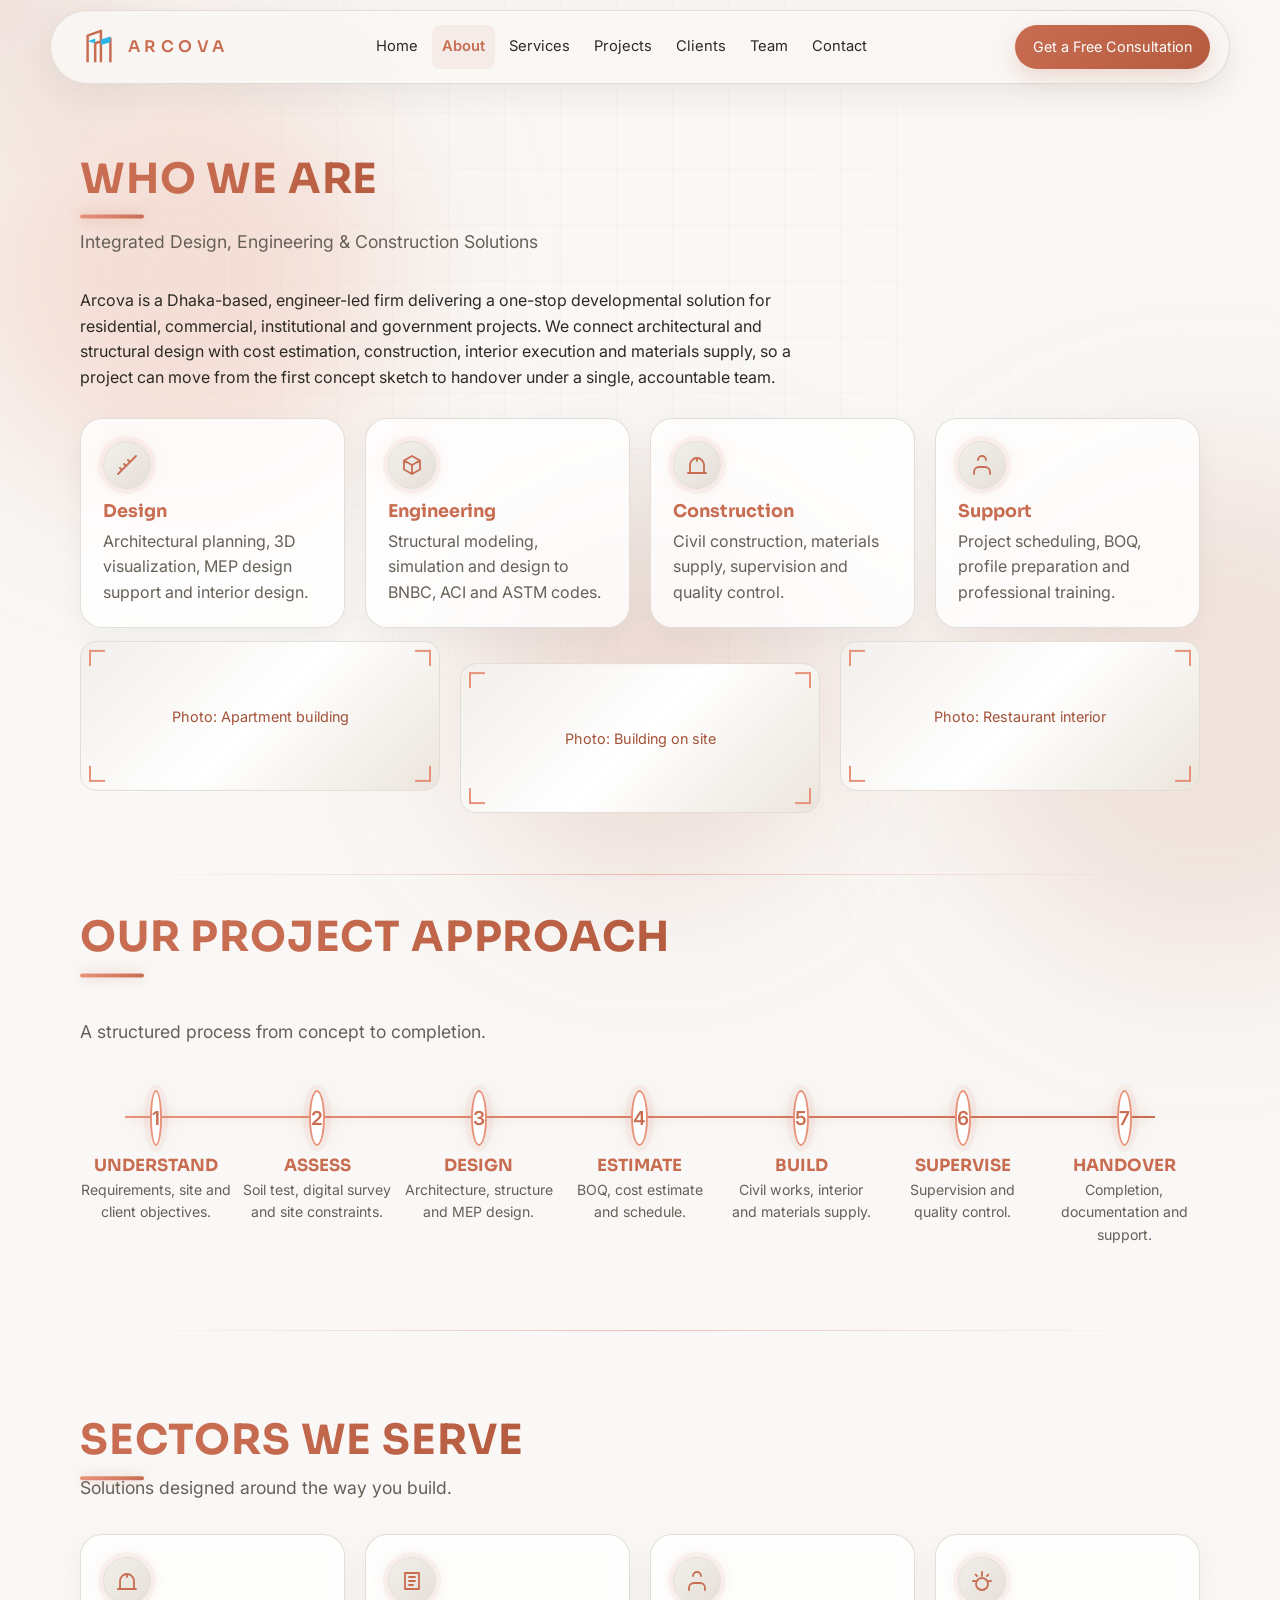
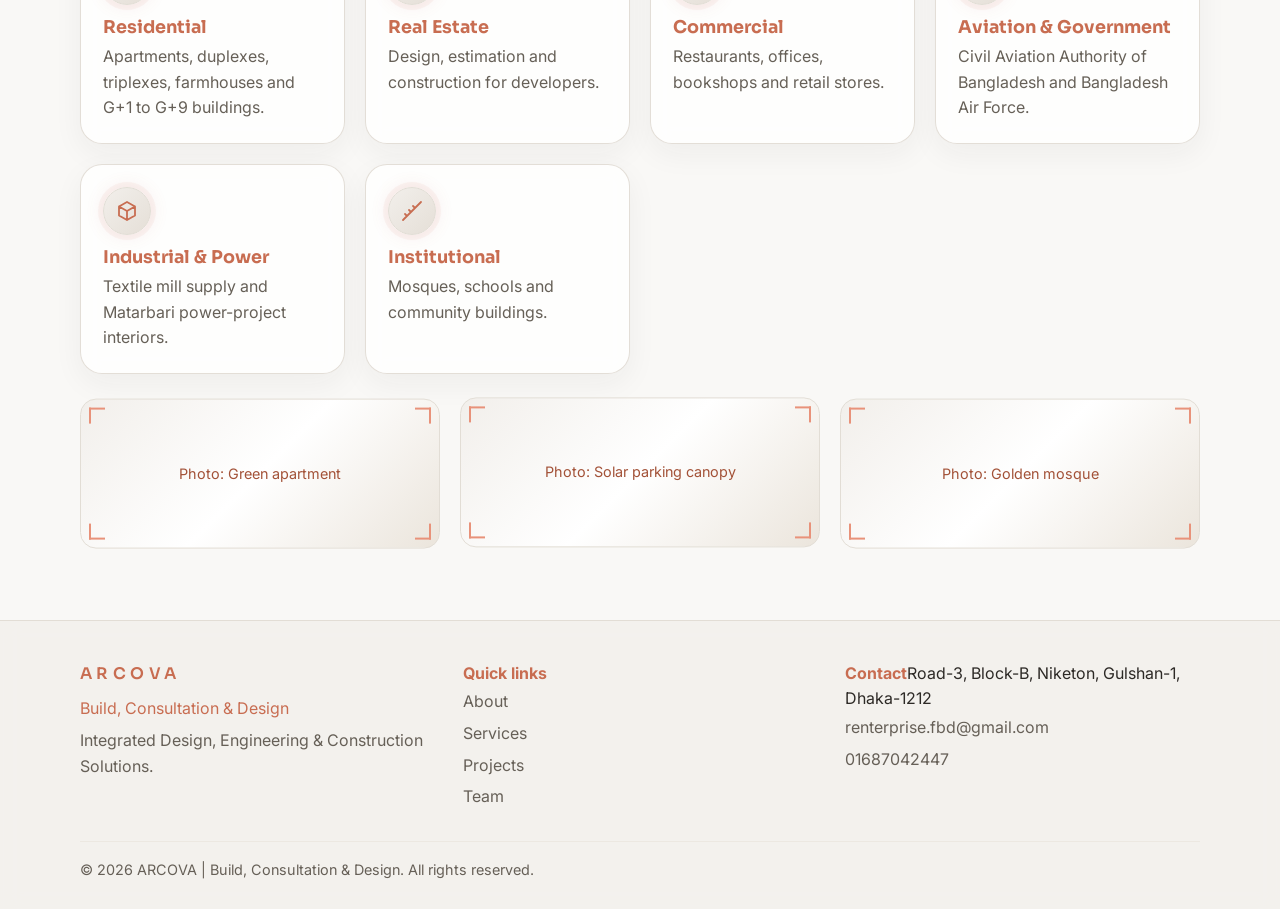
==== about.html @ 4d394ee0 "Add files via upload" ====
<!DOCTYPE html>
<html lang="en">
<head>
<meta charset="utf-8">
<meta name="viewport" content="width=device-width, initial-scale=1, viewport-fit=cover">
<title>About Us | ARCOVA</title>
<meta name="description" content="Who ARCOVA is, how we work from concept to handover, and the sectors we serve.">
<meta name="color-scheme" content="dark">
<link rel="icon" href="data:image/svg+xml,%3Csvg xmlns='http://www.w3.org/2000/svg' viewBox='0 0 100 100'%3E%3Ctext y='.9em' font-size='90'%3E%F0%9F%8F%97%EF%B8%8F%3C/text%3E%3C/svg%3E">
<link rel="preconnect" href="https://fonts.googleapis.com"><link rel="preconnect" href="https://fonts.gstatic.com" crossorigin>
<link rel="stylesheet" href="https://fonts.googleapis.com/css2?family=Inter:wght@400;500;600&family=Sora:wght@500;600;700&display=swap">
<link rel="stylesheet" href="https://fonts.googleapis.com/css2?family=Cinzel:wght@500;600;700&family=Playfair+Display:wght@500;600;700&display=swap">
<link rel="stylesheet" href="style.css">
</head>
<body>
<header><div class="wrap nav">
<a class="logo" href="index.html" aria-label="ARCOVA home"><svg viewBox="0 0 40 40" fill="none" stroke="#1565A8" stroke-width="2.6" stroke-linejoin="round"><path d="M8 36V8l14-5v33"/><path d="M16 36V16l16-5v25"/><path d="M22 12l10-3v6l-10 3z" fill="#29B6E8" stroke="none"/><path d="M8 14l8-3v5z" fill="#29B6E8" stroke="none"/></svg>ARCOVA</a>
<nav aria-label="Main"><ul id="menu">
<li><a class="l" href="index.html">Home</a></li><li><a class="l act" href="about.html">About</a></li><li><a class="l" href="services.html">Services</a></li><li><a class="l" href="projects.html">Projects</a></li><li><a class="l" href="clients.html">Clients</a></li><li><a class="l" href="team.html">Team</a></li><li><a class="l" href="contact.html">Contact</a></li></ul></nav>
<a class="btn cta-nav" href="contact.html">Get a Free Consultation</a>
<button id="burger" aria-label="Open menu" aria-expanded="false" aria-controls="menu">&#9776;</button>
</div></header>
<main>
<section id="about" class="on first"><div class="wrap">
<h2 class="sec-h" data-h="WHO WE ARE"></h2><p class="sub">Integrated Design, Engineering &amp; Construction Solutions</p>
<p style="max-width:75ch;margin:0 0 28px">Arcova is a Dhaka-based, engineer-led firm delivering a one-stop developmental solution for residential, commercial, institutional and government projects. We connect architectural and structural design with cost estimation, construction, interior execution and materials supply, so a project can move from the first concept sketch to handover under a single, accountable team.</p>
<div class="grid g4" id="who"></div>
<div class="grid g3" style="margin-top:24px"><div class="ph">Photo: Apartment building</div><div class="ph">Photo: Building on site</div><div class="ph">Photo: Restaurant interior</div></div>
</div></section>
<section id="approach" class="on"><div class="wrap">
<h2 class="sec-h" data-h="OUR PROJECT APPROACH"></h2><p class="sub">A structured process from concept to completion.</p>
<ol class="steps" id="steps"></ol>
</div></section>
<section id="sectors" class="on"><div class="wrap">
<h2 class="sec-h" data-h="SECTORS WE SERVE"></h2><p class="sub">Solutions designed around the way you build.</p>
<div class="grid g3" id="sec"></div>
<div class="grid g3" style="margin-top:24px"><div class="ph">Photo: Green apartment</div><div class="ph">Photo: Solar parking canopy</div><div class="ph">Photo: Golden mosque</div></div>
</div></section>
</main>
<footer><div class="wrap"><div class="fg">
<div><a class="logo" href="index.html" style="padding:0">ARCOVA</a><p style="margin:10px 0 0;color:var(--primary)">Build, Consultation &amp; Design</p><p style="color:var(--text2);margin:6px 0 0">Integrated Design, Engineering &amp; Construction Solutions.</p></div>
<div><b style="color:var(--primary)">Quick links</b><a href="about.html">About</a><a href="services.html">Services</a><a href="projects.html">Projects</a><a href="team.html">Team</a></div>
<div><b style="color:var(--primary)">Contact</b><span>Road-3, Block-B, Niketon, Gulshan-1, Dhaka-1212</span><a href="mailto:renterprise.fbd@gmail.com">renterprise.fbd@gmail.com</a><a href="tel:01687042447">01687042447</a></div>
</div><div class="copy">© 2026 ARCOVA | Build, Consultation &amp; Design. All rights reserved.</div></div></footer>
<div id="modal" role="dialog" aria-modal="true" aria-labelledby="mt"><div class="panel"><button class="x" aria-label="Close" id="mx">&times;</button><div class="ph" style="min-height:200px" id="mi"></div><h3 id="mt" style="color:var(--primary);margin:16px 0 4px;font-size:1.3rem"></h3><p id="md" style="margin:0;color:var(--text2)"></p></div></div>
<a class="btn" id="call" href="tel:01687042447">Call us</a>
<button id="top" aria-label="Back to top">&uarr;</button>
<script src="script.js"></script>
</body>
</html>
---- style.css ----
/* ARCOVA website styles. Sections: 1) base layout  2) futuristic layer  3) WARM ARCHITECTURAL STONE THEME (colors) */

/* ===== PALETTE: Warm Architectural Stone (Light Limestone & Terracotta Bronze) ===== */
:root{
	--primary:#C86D51;
	--soft:#A35238;
	--cyan:#E8927A;
	--cyan-text:#B55B3F;
	--tint:rgba(200,109,81,.08);
	--faint:#F2EFEB;
	--pale:#F9F8F6;
	--border:#E2DDD5;
	--line:#ECE8E1;
	--text:#2D2A26;
	--text2:#666057;
	--shadow:0 4px 16px rgba(45,42,38,.06);
	color-scheme:light;
	box-sizing:border-box;
	padding-top:env(safe-area-inset-top,0px);
	padding-bottom:env(safe-area-inset-bottom,0px)
}

html{
	scroll-behavior:smooth;
	scroll-padding-top:calc(84px + env(safe-area-inset-top,0px));
	color-scheme:light
}

*,*::before,*::after{box-sizing:inherit}

body{
	margin:0;
	background:#F9F8F6;
	color:var(--text);
	font:16px/1.6 Poppins,Inter,"Segoe UI",system-ui,-apple-system,Roboto,Arial,sans-serif;
	overflow-x:hidden
}

::selection{
	background:#C86D51;
	color:#fff
}

a{
	color:var(--primary)
}

h1,h2,h3{
	margin:0;
	line-height:1.2;
	font-family:Sora,Inter,system-ui,sans-serif
}

.wrap{
	max-width:1160px;
	margin:0 auto;
	padding:0 20px
}

section{
	padding:72px 0;
	border-top:0;
	position:relative
}

section.first{
	border-top:0
}

.sec-h{
	font-size:clamp(1.7rem,4.5vw,2.6rem);
	text-transform:uppercase;
	letter-spacing:.02em;
	font-weight:700;
	background:linear-gradient(95deg,var(--primary) 30%,var(--cyan-text));
	-webkit-background-clip:text;
	background-clip:text;
	color:transparent;
	position:relative;
	padding-bottom:14px;
	display:inline-block
}

.sec-h .a{
	color:transparent
}

.sub{
	color:var(--text2);
	font-size:1.1rem;
	margin:8px 0 32px;
	max-width:70ch
}

.grid{
	display:grid;
	gap:20px
}

.g2{
	grid-template-columns:repeat(auto-fit,minmax(260px,1fr))
}

.g3{
	grid-template-columns:repeat(auto-fit,minmax(230px,1fr))
}

.g4{
	grid-template-columns:repeat(auto-fit,minmax(220px,1fr))
}

.card{
	background:rgba(255,255,255,.8);
	backdrop-filter:blur(10px);
	-webkit-backdrop-filter:blur(10px);
	border:1px solid rgba(226,221,213,.95);
	border-radius:22px;
	padding:22px;
	box-shadow:0 10px 30px rgba(45,42,38,.05);
	transition:transform .2s,border-color .2s;
	position:relative;
	overflow:hidden
}

.card:hover{
	transform:translateY(-3px);
	border-color:var(--primary);
	box-shadow:0 18px 44px rgba(200,109,81,.15),0 0 0 1px rgba(200,109,81,.3)
}

.card h3{
	color:var(--primary);
	font-size:1.1rem;
	margin:12px 0 6px
}

.card p{
	margin:0;
	color:var(--text2)
}

.ico{
	width:48px;
	height:48px;
	border-radius:50%;
	background:linear-gradient(135deg,#F2EFEB,#E5DFD7);
	display:grid;
	place-items:center;
	color:var(--primary);
	border:1px solid var(--border);
	box-shadow:0 0 0 5px rgba(200,109,81,.06),0 0 18px rgba(200,109,81,.15)
}

.ico svg{
	width:24px;
	height:24px;
	stroke:currentColor;
	fill:none;
	stroke-width:1.8;
	stroke-linecap:round;
	stroke-linejoin:round
}

.ph{
	position:relative;
	overflow:hidden;
	background:linear-gradient(135deg,#F2EFEB,#FFF 50%,#EBE5DC);
	border:1px solid var(--border);
	border-radius:16px;
	min-height:150px;
	display:grid;
	place-items:center;
	text-align:center;
	padding:12px;
	color:var(--soft);
	font-size:.9rem
}

.ph.tall{
	min-height:320px;
	filter:contrast(1.05) brightness(0.95);
}

.ph img {
	width: 100%;
	height: 100%;
	object-fit: cover;
}

.btn{
	display:inline-flex;
	align-items:center;
	justify-content:center;
	min-height:48px;
	padding:0 24px;
	border-radius:999px;
	border:0;
	background:linear-gradient(135deg,#C86D51,#B55B3F);
	color:#fff;
	font:700 1rem inherit;
	text-decoration:none;
	cursor:pointer;
	box-shadow:0 8px 24px rgba(200,109,81,.25);
	position:relative;
	overflow:hidden;
	transition:transform .2s,box-shadow .2s
}

.btn:hover{
	transform:translateY(-2px);
	box-shadow:0 14px 32px rgba(200,109,81,.35)
}

.btn.out{
	background:rgba(255,255,255,.7);
	color:var(--primary);
	border:2px solid var(--primary);
	box-shadow:none
}

.btn.out:hover{
	background:var(--tint);
	box-shadow:0 10px 26px rgba(200,109,81,.15)
}

:focus-visible{
	outline:3px solid var(--cyan);
	outline-offset:2px
}

.chip{
	display:inline-block;
	background:rgba(255,255,255,.8);
	border:1px solid var(--border);
	border-radius:999px;
	padding:8px 18px;
	margin:0 8px 10px 0;
	color:var(--primary);
	font-weight:500
}

.note{
	background:rgba(200,109,81,.06);
	border-left:4px solid var(--primary);
	padding:12px 16px;
	border-radius:0 12px 12px 0;
	color:var(--primary);
	margin-top:20px
}

nav a.l.act{
	background:var(--tint);
	color:var(--primary);
	font-weight:600
}

/* nav */
header{
	position:sticky;
	top:10px;
	width:calc(100% - 24px);
	max-width:1180px;
	margin:10px auto 0;
	z-index:50;
	background:rgba(249,248,246,.82);
	backdrop-filter:blur(16px);
	-webkit-backdrop-filter:blur(16px);
	border:1px solid rgba(226,221,213,.95);
	border-radius:999px;
	box-shadow:0 10px 34px rgba(45,42,38,.08)
}

.nav{
	display:flex;
	align-items:center;
	justify-content:space-between;
	min-height:72px;
	gap:12px;
	padding:0 10px 0 20px
}

.logo{
	display:flex;
	align-items:center;
	gap:10px;
	text-decoration:none;
	color:var(--primary);
	font-weight:600;
	letter-spacing:.28em;
	font-family:Sora,Inter,system-ui,sans-serif
}

.logo svg{
	width:38px;
	height:38px;
	stroke:var(--primary)
}

nav ul{
	display:flex;
	gap:4px;
	list-style:none;
	margin:0;
	padding:0
}

nav a.l{
	display:block;
	padding:10px 10px;
	text-decoration:none;
	color:var(--text);
	font-size:.92rem;
	border-radius:8px
}

nav a.l:hover{
	background:var(--tint);
	color:var(--primary)
}

#burger{
	display:none;
	width:48px;
	height:48px;
	border:2px solid var(--border);
	background:#fff;
	border-radius:12px;
	color:var(--primary);
	font-size:1.4rem;
	cursor:pointer
}

.cta-nav{
	min-height:44px;
	padding:0 18px;
	font-size:.9rem
}

@media(max-width:1020px){
	#burger{display:block}
	.cta-nav{display:none}
	nav ul{display:none;position:absolute;left:0;right:0;top:100%;background:#F9F8F6;border-bottom:1px solid var(--line);border-radius:24px;margin-top:8px;border:1px solid var(--border);flex-direction:column;padding:10px 20px 18px;box-shadow:0 10px 30px rgba(45,42,38,.08)}
	nav ul.open{display:flex}
	nav a.l{padding:14px 10px;font-size:1rem}
}

/* hero */
.hero{
	display:grid;
	grid-template-columns:1.1fr .9fr;
	gap:40px;
	align-items:center;
	min-height:72vh
}

@media(max-width:860px){
	.hero{grid-template-columns:1fr}
}

.eyebrow{
	color:var(--cyan-text);
	font-weight:600;
	letter-spacing:.35em;
	font-size:.85rem;
	font-family:Inter,sans-serif
}

.eyebrow::before{
	content:"";
	display:inline-block;
	width:9px;
	height:9px;
	border-radius:50%;
	background:var(--primary);
	margin-right:12px;
	box-shadow:0 0 0 0 rgba(200,109,81,.6);
	animation:pulse 2s infinite
}

@keyframes pulse{
	70%{box-shadow:0 0 0 12px rgba(200,109,81,0)}
	100%{box-shadow:0 0 0 0 rgba(200,109,81,0)}
}

.hero h1{
	font-size:clamp(3rem,10vw,5.5rem);
	color:var(--primary);
	font-weight:700;
	letter-spacing:.06em;
	margin:6px 0;
	font-family:Sora,sans-serif;
	background:linear-gradient(100deg,#C86D51 20%,#E8927A 50%,#C86D51 80%);
	background-size:220% 100%;
	animation:sheen 7s linear infinite;
	-webkit-background-clip:text;
	background-clip:text;
	color:transparent
}

@keyframes sheen{
	to{background-position:-220% 0}
}

.hero h2{
	font-size:clamp(1.3rem,3.5vw,1.9rem);
	color:var(--soft);
	font-weight:500
}

.disc{
	color:var(--text2);
	margin:18px 0 6px
}

.banner{
	color:var(--primary);
	font-weight:600;
	margin-bottom:24px
}

.btns{
	display:flex;
	flex-wrap:wrap;
	gap:12px
}

.collage{
	display:grid;
	grid-template-columns:1fr 1fr;
	gap:16px;
	position:relative;
	transform-style:preserve-3d;
	transition:transform .25s ease-out
}

.collage::before{
	content:"";
	position:absolute;
	inset:-10%;
	border-radius:50%;
	z-index:-1;
	filter:blur(32px);
	background:conic-gradient(from 0deg,transparent,rgba(200,109,81,.25),transparent 40%,rgba(163,82,56,.2),transparent);
	animation:spin 14s linear infinite
}

@keyframes spin{
	to{transform:rotate(360deg)}
}

.collage .ph{
	clip-path:none!important;
	border-radius:22px;
	min-height:190px;
	box-shadow:0 18px 40px rgba(45,42,38,.08)
}

.trust{
	display:grid;
	grid-template-columns:repeat(auto-fit,minmax(200px,1fr));
	gap:16px;
	margin-top:48px
}

.trust div{
	background:rgba(255,255,255,.8);
	backdrop-filter:blur(10px);
	border:1px solid var(--border);
	border-radius:20px;
	padding:16px;
	text-align:center;
	color:var(--text);
	font-weight:500;
	box-shadow:0 10px 30px rgba(45,42,38,.05)
}

.trust b{
	display:block;
	font-size:2.6rem;
	font-family:Sora,sans-serif;
	background:linear-gradient(135deg,var(--primary),var(--cyan-text));
	-webkit-background-clip:text;
	background-clip:text;
	color:transparent
}

/* tabs */
.tabs{
	display:flex;
	flex-wrap:wrap;
	gap:8px;
	margin-bottom:24px
}

.tab{
	min-height:46px;
	padding:0 18px;
	border-radius:999px;
	border:1px solid var(--border);
	background:rgba(255,255,255,.7);
	color:var(--primary);
	font:500 .95rem inherit;
	cursor:pointer;
	transition:all .2s
}

.tab:hover{
	border-color:var(--cyan);
	box-shadow:0 6px 18px rgba(200,109,81,.15)
}

.tab[aria-selected=true]{
	background:linear-gradient(135deg,#C86D51,#B55B3F);
	border-color:var(--primary);
	color:#fff;
	box-shadow:0 8px 22px rgba(200,109,81,.25)
}

.tagline{
	font-size:1.25rem;
	color:var(--cyan-text);
	font-weight:600;
	margin-bottom:18px
}

.gal{
	display:grid;
	grid-template-columns:repeat(auto-fit,minmax(200px,1fr));
	gap:14px;
	margin-top:22px
}

/* approach */
.steps{
	list-style:none;
	margin:0;
	padding:0;
	position:relative
}

.steps::before{
	content:"";
	position:absolute;
	left:27px;
	top:10px;
	bottom:10px;
	width:2px;
	background:linear-gradient(90deg,var(--cyan),var(--primary));
	box-shadow:0 0 12px rgba(200,109,81,.3)
}

.steps li{
	display:flex;
	gap:20px;
	padding:12px 0;
	position:relative
}

.steps .n{
	flex:0 0 56px;
	height:56px;
	border-radius:50%;
	background:#fff;
	border:2px solid var(--cyan);
	color:var(--primary);
	font-weight:600;
	font-size:1.2rem;
	display:grid;
	place-items:center;
	z-index:1;
	box-shadow:0 0 0 6px rgba(200,109,81,.06),0 0 22px rgba(200,109,81,.2)
}

.steps h3{
	color:var(--primary);
	font-size:1.05rem
}

.steps p{
	margin:2px 0 0;
	color:var(--text2)
}

@media(min-width:900px){
	.steps{display:grid;grid-template-columns:repeat(7,1fr);gap:10px}
	.steps::before{left:4%;right:4%;top:38px;bottom:auto;width:auto;height:2px}
	.steps li{flex-direction:column;align-items:center;text-align:center;gap:10px}
	.steps p{font-size:.88rem}
}

/* projects */
.filters{
	display:flex;
	flex-wrap:wrap;
	gap:8px;
	margin-bottom:22px
}

.pcard{
	cursor:pointer;
	padding:12px;
	text-align:left;
	font:inherit;
	width:100%
}

.pcard .ph{
	min-height:140px;
	margin-bottom:10px
}

.pcard h3{
	margin:0;
	font-size:1rem
}

.pcard span{
	color:var(--text2);
	font-size:.9rem
}

#modal{
	position:fixed;
	inset:0;
	background:rgba(45,42,38,.4);
	display:none;
	place-items:center;
	z-index:100;
	padding:20px
}

#modal.show{
	display:grid
}

.panel{
	background:rgba(255,255,255,.95);
	backdrop-filter:blur(14px);
	border-radius:24px;
	max-width:560px;
	width:100%;
	padding:28px;
	border:1px solid var(--border);
	box-shadow:0 20px 50px rgba(45,42,38,.2);
	position:relative;
	animation:pop .2s
}

@keyframes pop{
	from{transform:scale(.96);opacity:0}
}

.x{
	position:absolute;
	right:14px;
	top:14px;
	width:44px;
	height:44px;
	border-radius:50%;
	border:1px solid var(--border);
	background:#fff;
	color:var(--primary);
	font-size:1.3rem;
	cursor:pointer
}

/* team */
.card img.team-img,
.card .av {
	width: 64px;
	height: 64px;
	border-radius: 50%;
	object-fit: cover;
	border: 1px solid var(--border);
	display: grid;
	place-items: center;
	font-weight: 600;
	font-size: 1.3rem;
	background: var(--tint);
	color: var(--primary);
	margin-bottom: 0;
	box-shadow:0 0 0 5px rgba(200,109,81,.06),0 0 18px rgba(200,109,81,.15)
}

.av{
	width:64px;
	height:64px;
	border-radius:50%;
	background:linear-gradient(135deg,#F2EFEB,#E5DFD7);
	color:var(--primary);
	display:grid;
	place-items:center;
	font-weight:600;
	font-size:1.3rem;
	border:1px solid var(--border);
	box-shadow:0 0 0 5px rgba(200,109,81,.06),0 0 18px rgba(200,109,81,.15)
}

.role{
	color:var(--cyan-text);
	font-weight:600;
	font-size:.92rem;
	margin:8px 0 4px
}

/* table */
.tools{
	display:flex;
	flex-wrap:wrap;
	gap:12px;
	margin-bottom:16px
}

input,select,textarea{
	font:inherit;
	color:var(--text);
	background:rgba(255,255,255,.9);
	border:1px solid var(--border);
	border-radius:12px;
	padding:12px 14px;
	min-height:48px;
	width:100%
}

input:focus,select:focus,textarea:focus{
	outline:none;
	border-color:var(--primary);
	box-shadow:0 0 0 3px rgba(200,109,81,.18)
}

.tools input{flex:1 1 240px;width:auto}
.tools select{flex:0 0 180px;width:auto}

.tw{
	overflow-x:auto;
	border:1px solid var(--border);
	border-radius:16px;
	background:rgba(255,255,255,.8)
}

table{
	width:100%;
	border-collapse:collapse;
	min-width:720px
}

th{
	background:var(--tint);
	color:var(--primary);
	text-align:left;
	padding:12px 14px;
	font-weight:700
}

td{
	padding:12px 14px;
	border-top:1px solid var(--line);
	vertical-align:top
}

tbody tr:nth-child(even){
	background:rgba(242,239,235,.4)
}

@media(max-width:700px){
	table{min-width:0}
	thead{display:none}
	tr,td{display:block}
	tr{padding:12px 6px;border-top:1px solid var(--line)}
	td{border:0;padding:3px 12px}
	td::before{content:attr(data-l)": ";color:var(--cyan-text);font-weight:600}
}

/* contact */
.contact{
	display:grid;
	grid-template-columns:1fr 1fr;
	gap:28px
}

@media(max-width:860px){
	.contact{grid-template-columns:1fr}
}

.phones{
	display:flex;
	flex-wrap:wrap;
	gap:8px;
	margin:12px 0
}

form{
	display:grid;
	gap:12px
}

label{
	font-weight:500;
	color:var(--primary);
	font-size:.92rem
}

#thanks{
	display:none;
	background:var(--tint);
	border-radius:12px;
	padding:14px;
	color:var(--primary);
	font-weight:500
}

footer{
	background:rgba(242,239,235,.8);
	backdrop-filter:blur(10px);
	border-top:1px solid var(--border);
	padding:40px 0 28px;
	color:var(--text)
}

.fg{
	display:grid;
	grid-template-columns:repeat(auto-fit,minmax(220px,1fr));
	gap:28px
}

footer a{
	display:block;
	text-decoration:none;
	padding:3px 0;
	color:var(--text2)
}

footer a:hover{
	color:var(--primary)
}

.copy{
	margin-top:28px;
	border-top:1px solid var(--line);
	padding-top:16px;
	font-size:.9rem;
	color:var(--text2)
}

#top{
	position:fixed;
	right:18px;
	bottom:calc(18px + env(safe-area-inset-bottom,0px));
	width:48px;
	height:48px;
	border-radius:50%;
	border:0;
	background:var(--primary);
	color:#fff;
	font-size:1.3rem;
	cursor:pointer;
	display:none;
	z-index:40
}

#call{
	display:none;
	position:fixed;
	left:18px;
	bottom:calc(18px + env(safe-area-inset-bottom,0px));
	width:48px;
	height:48px;
	border-radius:50%;
	border:0;
	background:var(--primary);
	color:#fff;
	font-size:1.3rem;
	cursor:pointer;
	z-index:40;
	box-shadow:var(--shadow);
	align-items:center;
	justify-content:center;
	text-decoration:none
}

@media(max-width:860px){
	#call{display:inline-flex}
}

abbr{
	text-decoration:underline dotted;
	cursor:help
}

.rv{
	opacity:0;
	transform:translateY(14px);
	transition:opacity .5s,transform .5s
}

.rv.in{
	opacity:1;
	transform:none
}

@media(prefers-reduced-motion:reduce){
	html{scroll-behavior:auto}
	*{transition:none!important;animation:none!important}
	.rv{opacity:1;transform:none}
}


/* ===== FUTURISTIC LAYER (light theme) ===== */
body{
	font-family:Inter,"Segoe UI",system-ui,sans-serif;
	overflow-x:hidden
}

h1,h2,h3,.logo,.eyebrow{
	font-family:Sora,Inter,system-ui,sans-serif
}

body::before{
	content:"";
	position:fixed;
	inset:0;
	z-index:-1;
	pointer-events:none;
	background-image:linear-gradient(rgba(200,109,81,.04) 1px,transparent 1px),linear-gradient(90deg,rgba(200,109,81,.04) 1px,transparent 1px);
	background-size:56px 56px;
	-webkit-mask-image:radial-gradient(ellipse at 50% 30%,#000 20%,transparent 75%);
	mask-image:radial-gradient(ellipse at 50% 30%,#000 20%,transparent 75%)
}

.orbs i{
	position:fixed;
	border-radius:50%;
	filter:blur(80px);
	z-index:-1;
	pointer-events:none
}

.orbs i:nth-child(1){
	width:440px;
	height:440px;
	top:6%;
	left:-8%;
	background:rgba(232,146,122,.25)
}

.orbs i:nth-child(2){
	width:520px;
	height:520px;
	top:38%;
	right:-12%;
	background:rgba(200,109,81,.15)
}

.orbs i:nth-child(3){
	width:380px;
	height:380px;
	bottom:-8%;
	left:38%;
	background:rgba(181,91,63,.18)
}

#bar{
	position:fixed;
	top:0;
	left:0;
	right:0;
	height:3px;
	transform-origin:0 50%;
	transform:scaleX(0);
	background:linear-gradient(90deg,var(--cyan),var(--primary));
	z-index:200
}

#glow{
	position:fixed;
	left:-200px;
	top:-200px;
	width:400px;
	height:400px;
	border-radius:50%;
	background:radial-gradient(circle,rgba(200,109,81,.14),transparent 65%);
	pointer-events:none;
	z-index:-1
}

@media(hover:none){
	#glow{display:none}
}

section{border-top:0}

section::before{
	content:"";
	position:absolute;
	top:0;
	left:10%;
	right:10%;
	height:1px;
	background:linear-gradient(90deg,transparent,var(--cyan),transparent);
	opacity:.55
}

section.first::before{display:none}

.sec-h::after{
	content:"";
	position:absolute;
	left:0;
	bottom:0;
	width:64px;
	height:4px;
	border-radius:4px;
	background:linear-gradient(90deg,var(--cyan),var(--primary));
	box-shadow:0 0 14px rgba(200,109,81,.4)
}

.card::after{
	content:"";
	position:absolute;
	inset:0;
	pointer-events:none;
	opacity:0;
	transition:opacity .3s;
	background:radial-gradient(240px circle at var(--mx,50%) var(--my,0),rgba(200,109,81,.12),transparent 60%)
}

.card:hover::after{
	opacity:1
}

.card.rv.in{
	transition:transform .2s ease-out,opacity .7s,filter .7s,border-color .3s,box-shadow .3s
}

.ph::before{
	content:"";
	position:absolute;
	inset:8px;
	pointer-events:none;
	background-repeat:no-repeat;
	background-image:linear-gradient(var(--cyan),var(--cyan)),linear-gradient(var(--cyan),var(--cyan)),linear-gradient(var(--cyan),var(--cyan)),linear-gradient(var(--cyan),var(--cyan)),linear-gradient(var(--cyan),var(--cyan)),linear-gradient(var(--cyan),var(--cyan)),linear-gradient(var(--cyan),var(--cyan)),linear-gradient(var(--cyan),var(--cyan));
	background-position:0 0,0 0,100% 0,100% 0,0 100%,0 100%,100% 100%,100% 100%;
	background-size:16px 2px,2px 16px,16px 2px,2px 16px,16px 2px,2px 16px,16px 2px,2px 16px
}

.ph::after{
	content:"";
	position:absolute;
	top:0;
	bottom:0;
	width:40%;
	left:-60%;
	background:linear-gradient(100deg,transparent,rgba(255,255,255,.85),transparent);
	animation:sweep 5s ease-in-out infinite
}

@keyframes sweep{
	to{left:130%}
}

.rv{
	transform:translateY(32px) scale(.98);
	filter:blur(5px);
	transition:opacity .7s,transform .7s cubic-bezier(.2,.7,.2,1),filter .7s
}

.rv.in{filter:none}

.pg{
	animation:pgin .7s cubic-bezier(.2,.7,.2,1)
}

@keyframes pgin{
	from{opacity:0;transform:translateY(26px);filter:blur(6px)}
}

@media(prefers-reduced-motion:reduce){
	.rv{filter:none}
	.orbs i,#glow{display:none}
}
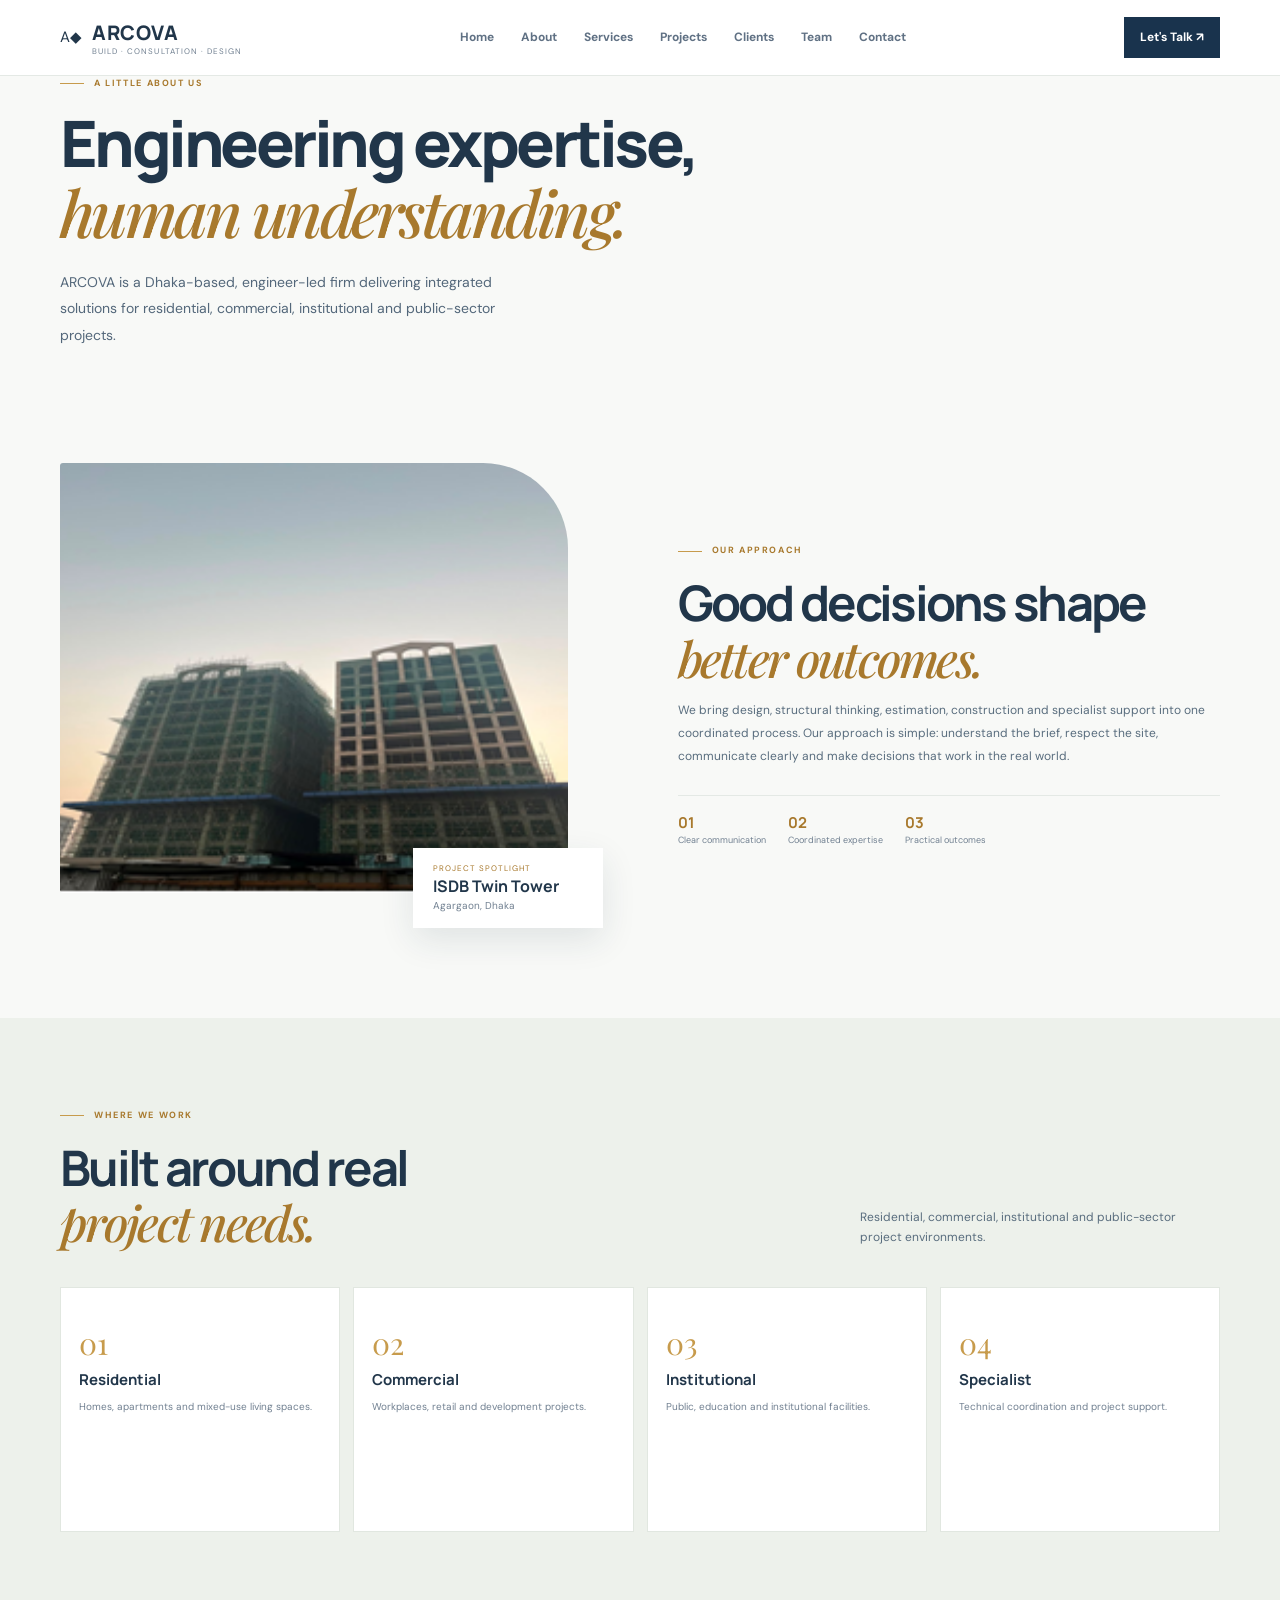
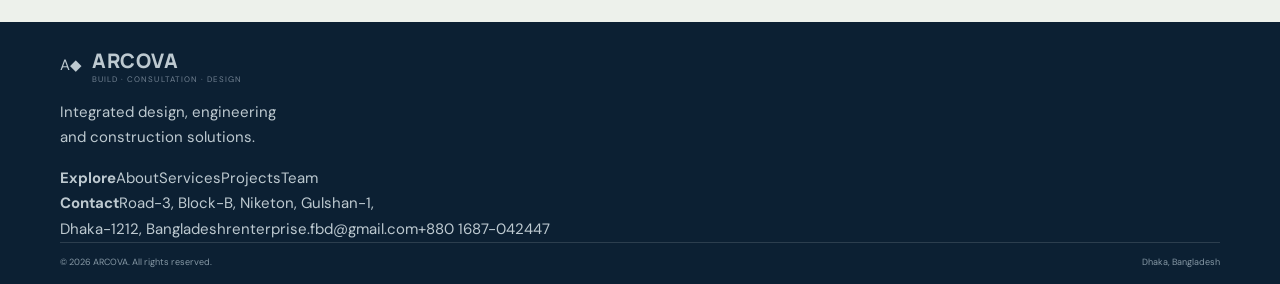
==== commit 2f5d4863: "Redesign about.html as a dedicated ARCOVA page" ====
--- a/about.html
+++ b/about.html
@@ -1,50 +1 @@
-<!DOCTYPE html>
-<html lang="en">
-<head>
-<meta charset="utf-8">
-<meta name="viewport" content="width=device-width, initial-scale=1, viewport-fit=cover">
-<title>About Us | ARCOVA</title>
-<meta name="description" content="Who ARCOVA is, how we work from concept to handover, and the sectors we serve.">
-<meta name="color-scheme" content="dark">
-<link rel="icon" href="data:image/svg+xml,%3Csvg xmlns='http://www.w3.org/2000/svg' viewBox='0 0 100 100'%3E%3Ctext y='.9em' font-size='90'%3E%F0%9F%8F%97%EF%B8%8F%3C/text%3E%3C/svg%3E">
-<link rel="preconnect" href="https://fonts.googleapis.com"><link rel="preconnect" href="https://fonts.gstatic.com" crossorigin>
-<link rel="stylesheet" href="https://fonts.googleapis.com/css2?family=Inter:wght@400;500;600&family=Sora:wght@500;600;700&display=swap">
-<link rel="stylesheet" href="https://fonts.googleapis.com/css2?family=Cinzel:wght@500;600;700&family=Playfair+Display:wght@500;600;700&display=swap">
-<link rel="stylesheet" href="style.css">
-</head>
-<body>
-<header><div class="wrap nav">
-<a class="logo" href="index.html" aria-label="ARCOVA home"><svg viewBox="0 0 40 40" fill="none" stroke="#1565A8" stroke-width="2.6" stroke-linejoin="round"><path d="M8 36V8l14-5v33"/><path d="M16 36V16l16-5v25"/><path d="M22 12l10-3v6l-10 3z" fill="#29B6E8" stroke="none"/><path d="M8 14l8-3v5z" fill="#29B6E8" stroke="none"/></svg>ARCOVA</a>
-<nav aria-label="Main"><ul id="menu">
-<li><a class="l" href="index.html">Home</a></li><li><a class="l act" href="about.html">About</a></li><li><a class="l" href="services.html">Services</a></li><li><a class="l" href="projects.html">Projects</a></li><li><a class="l" href="clients.html">Clients</a></li><li><a class="l" href="team.html">Team</a></li><li><a class="l" href="contact.html">Contact</a></li></ul></nav>
-<a class="btn cta-nav" href="contact.html">Get a Free Consultation</a>
-<button id="burger" aria-label="Open menu" aria-expanded="false" aria-controls="menu">&#9776;</button>
-</div></header>
-<main>
-<section id="about" class="on first"><div class="wrap">
-<h2 class="sec-h" data-h="WHO WE ARE"></h2><p class="sub">Integrated Design, Engineering &amp; Construction Solutions</p>
-<p style="max-width:75ch;margin:0 0 28px">Arcova is a Dhaka-based, engineer-led firm delivering a one-stop developmental solution for residential, commercial, institutional and government projects. We connect architectural and structural design with cost estimation, construction, interior execution and materials supply, so a project can move from the first concept sketch to handover under a single, accountable team.</p>
-<div class="grid g4" id="who"></div>
-<div class="grid g3" style="margin-top:24px"><div class="ph">Photo: Apartment building</div><div class="ph">Photo: Building on site</div><div class="ph">Photo: Restaurant interior</div></div>
-</div></section>
-<section id="approach" class="on"><div class="wrap">
-<h2 class="sec-h" data-h="OUR PROJECT APPROACH"></h2><p class="sub">A structured process from concept to completion.</p>
-<ol class="steps" id="steps"></ol>
-</div></section>
-<section id="sectors" class="on"><div class="wrap">
-<h2 class="sec-h" data-h="SECTORS WE SERVE"></h2><p class="sub">Solutions designed around the way you build.</p>
-<div class="grid g3" id="sec"></div>
-<div class="grid g3" style="margin-top:24px"><div class="ph">Photo: Green apartment</div><div class="ph">Photo: Solar parking canopy</div><div class="ph">Photo: Golden mosque</div></div>
-</div></section>
-</main>
-<footer><div class="wrap"><div class="fg">
-<div><a class="logo" href="index.html" style="padding:0">ARCOVA</a><p style="margin:10px 0 0;color:var(--primary)">Build, Consultation &amp; Design</p><p style="color:var(--text2);margin:6px 0 0">Integrated Design, Engineering &amp; Construction Solutions.</p></div>
-<div><b style="color:var(--primary)">Quick links</b><a href="about.html">About</a><a href="services.html">Services</a><a href="projects.html">Projects</a><a href="team.html">Team</a></div>
-<div><b style="color:var(--primary)">Contact</b><span>Road-3, Block-B, Niketon, Gulshan-1, Dhaka-1212</span><a href="mailto:renterprise.fbd@gmail.com">renterprise.fbd@gmail.com</a><a href="tel:01687042447">01687042447</a></div>
-</div><div class="copy">© 2026 ARCOVA | Build, Consultation &amp; Design. All rights reserved.</div></div></footer>
-<div id="modal" role="dialog" aria-modal="true" aria-labelledby="mt"><div class="panel"><button class="x" aria-label="Close" id="mx">&times;</button><div class="ph" style="min-height:200px" id="mi"></div><h3 id="mt" style="color:var(--primary);margin:16px 0 4px;font-size:1.3rem"></h3><p id="md" style="margin:0;color:var(--text2)"></p></div></div>
-<a class="btn" id="call" href="tel:01687042447">Call us</a>
-<button id="top" aria-label="Back to top">&uarr;</button>
-<script src="script.js"></script>
-</body>
-</html>
+<!doctype html><html lang="en"><head><meta charset="utf-8"><meta name="viewport" content="width=device-width,initial-scale=1"><title>About | ARCOVA</title><meta name="description" content="Who ARCOVA is, how we work and the sectors we serve."><link rel="preconnect" href="https://fonts.googleapis.com"><link rel="preconnect" href="https://fonts.gstatic.com" crossorigin><link href="https://fonts.googleapis.com/css2?family=DM+Sans:wght@400;500;600;700&family=Manrope:wght@500;600;700;800&family=Playfair+Display:ital,wght@0,500;0,600;1,500&display=swap" rel="stylesheet"><link rel="stylesheet" href="style.css"></head><body><header class="site-header"><div class="wrap nav"><a class="brand" href="index.html"><span class="brand-mark">A<span>◆</span></span><span><strong>ARCOVA</strong><small>BUILD · CONSULTATION · DESIGN</small></span></a><button class="menu-toggle" aria-label="Toggle navigation" aria-expanded="false">☰</button><nav class="menu" aria-label="Main navigation"><a  href="index.html">Home</a><a aria-current="page" href="about.html">About</a><a  href="services.html">Services</a><a  href="projects.html">Projects</a><a  href="clients.html">Clients</a><a  href="team.html">Team</a><a  href="contact.html">Contact</a></nav><a class="button small nav-cta" href="contact.html">Let's Talk ↗</a></div></header><main><section class="page-hero"><div class="wrap"><p class="eyebrow">A LITTLE ABOUT US</p><h1>Engineering expertise,<br><em>human understanding.</em></h1><p class="lead">ARCOVA is a Dhaka-based, engineer-led firm delivering integrated solutions for residential, commercial, institutional and public-sector projects.</p></div></section><section class="section"><div class="wrap about-grid"><div class="about-image"><img src="img/isbd.png" alt="ISDB Twin Tower"><div class="caption"><small>PROJECT SPOTLIGHT</small><b>ISDB Twin Tower</b><span>Agargaon, Dhaka</span></div></div><div><p class="eyebrow">OUR APPROACH</p><h2>Good decisions shape<br><em>better outcomes.</em></h2><p>We bring design, structural thinking, estimation, construction and specialist support into one coordinated process. Our approach is simple: understand the brief, respect the site, communicate clearly and make decisions that work in the real world.</p><div class="values"><span><b>01</b> Clear communication</span><span><b>02</b> Coordinated expertise</span><span><b>03</b> Practical outcomes</span></div></div></div></section><section class="services section"><div class="wrap"><div class="section-head"><div><p class="eyebrow">WHERE WE WORK</p><h2>Built around real<br><em>project needs.</em></h2></div><p>Residential, commercial, institutional and public-sector project environments.</p></div><div class="service-grid"><article class="interactive-card"><b>01</b><h3>Residential</h3><p>Homes, apartments and mixed-use living spaces.</p></article><article class="interactive-card"><b>02</b><h3>Commercial</h3><p>Workplaces, retail and development projects.</p></article><article class="interactive-card"><b>03</b><h3>Institutional</h3><p>Public, education and institutional facilities.</p></article><article class="interactive-card"><b>04</b><h3>Specialist</h3><p>Technical coordination and project support.</p></article></div></div></section></main><footer class="site-footer"><div class="wrap footer-grid"><div><a class="brand footer-brand" href="index.html"><span class="brand-mark">A<span>◆</span></span><span><strong>ARCOVA</strong><small>BUILD · CONSULTATION · DESIGN</small></span></a><p>Integrated design, engineering<br>and construction solutions.</p></div><div><b>Explore</b><a href="about.html">About</a><a href="services.html">Services</a><a href="projects.html">Projects</a><a href="team.html">Team</a></div><div><b>Contact</b><span>Road-3, Block-B, Niketon, Gulshan-1,<br>Dhaka-1212, Bangladesh</span><a href="mailto:renterprise.fbd@gmail.com">renterprise.fbd@gmail.com</a><a href="tel:+8801687042447">+880 1687-042447</a></div></div><div class="wrap copyright">© 2026 ARCOVA. All rights reserved. <span>Dhaka, Bangladesh</span></div></footer><script src="script.js"></script></body></html>
--- a/style.css
+++ b/style.css
@@ -1,1080 +1 @@
-/* ARCOVA website styles. Sections: 1) base layout  2) futuristic layer  3) WARM ARCHITECTURAL STONE THEME (colors) */
-
-/* ===== PALETTE: Warm Architectural Stone (Light Limestone & Terracotta Bronze) ===== */
-:root{
-	--primary:#C86D51;
-	--soft:#A35238;
-	--cyan:#E8927A;
-	--cyan-text:#B55B3F;
-	--tint:rgba(200,109,81,.08);
-	--faint:#F2EFEB;
-	--pale:#F9F8F6;
-	--border:#E2DDD5;
-	--line:#ECE8E1;
-	--text:#2D2A26;
-	--text2:#666057;
-	--shadow:0 4px 16px rgba(45,42,38,.06);
-	color-scheme:light;
-	box-sizing:border-box;
-	padding-top:env(safe-area-inset-top,0px);
-	padding-bottom:env(safe-area-inset-bottom,0px)
-}
-
-html{
-	scroll-behavior:smooth;
-	scroll-padding-top:calc(84px + env(safe-area-inset-top,0px));
-	color-scheme:light
-}
-
-*,*::before,*::after{box-sizing:inherit}
-
-body{
-	margin:0;
-	background:#F9F8F6;
-	color:var(--text);
-	font:16px/1.6 Poppins,Inter,"Segoe UI",system-ui,-apple-system,Roboto,Arial,sans-serif;
-	overflow-x:hidden
-}
-
-::selection{
-	background:#C86D51;
-	color:#fff
-}
-
-a{
-	color:var(--primary)
-}
-
-h1,h2,h3{
-	margin:0;
-	line-height:1.2;
-	font-family:Sora,Inter,system-ui,sans-serif
-}
-
-.wrap{
-	max-width:1160px;
-	margin:0 auto;
-	padding:0 20px
-}
-
-section{
-	padding:72px 0;
-	border-top:0;
-	position:relative
-}
-
-section.first{
-	border-top:0
-}
-
-.sec-h{
-	font-size:clamp(1.7rem,4.5vw,2.6rem);
-	text-transform:uppercase;
-	letter-spacing:.02em;
-	font-weight:700;
-	background:linear-gradient(95deg,var(--primary) 30%,var(--cyan-text));
-	-webkit-background-clip:text;
-	background-clip:text;
-	color:transparent;
-	position:relative;
-	padding-bottom:14px;
-	display:inline-block
-}
-
-.sec-h .a{
-	color:transparent
-}
-
-.sub{
-	color:var(--text2);
-	font-size:1.1rem;
-	margin:8px 0 32px;
-	max-width:70ch
-}
-
-.grid{
-	display:grid;
-	gap:20px
-}
-
-.g2{
-	grid-template-columns:repeat(auto-fit,minmax(260px,1fr))
-}
-
-.g3{
-	grid-template-columns:repeat(auto-fit,minmax(230px,1fr))
-}
-
-.g4{
-	grid-template-columns:repeat(auto-fit,minmax(220px,1fr))
-}
-
-.card{
-	background:rgba(255,255,255,.8);
-	backdrop-filter:blur(10px);
-	-webkit-backdrop-filter:blur(10px);
-	border:1px solid rgba(226,221,213,.95);
-	border-radius:22px;
-	padding:22px;
-	box-shadow:0 10px 30px rgba(45,42,38,.05);
-	transition:transform .2s,border-color .2s;
-	position:relative;
-	overflow:hidden
-}
-
-.card:hover{
-	transform:translateY(-3px);
-	border-color:var(--primary);
-	box-shadow:0 18px 44px rgba(200,109,81,.15),0 0 0 1px rgba(200,109,81,.3)
-}
-
-.card h3{
-	color:var(--primary);
-	font-size:1.1rem;
-	margin:12px 0 6px
-}
-
-.card p{
-	margin:0;
-	color:var(--text2)
-}
-
-.ico{
-	width:48px;
-	height:48px;
-	border-radius:50%;
-	background:linear-gradient(135deg,#F2EFEB,#E5DFD7);
-	display:grid;
-	place-items:center;
-	color:var(--primary);
-	border:1px solid var(--border);
-	box-shadow:0 0 0 5px rgba(200,109,81,.06),0 0 18px rgba(200,109,81,.15)
-}
-
-.ico svg{
-	width:24px;
-	height:24px;
-	stroke:currentColor;
-	fill:none;
-	stroke-width:1.8;
-	stroke-linecap:round;
-	stroke-linejoin:round
-}
-
-.ph{
-	position:relative;
-	overflow:hidden;
-	background:linear-gradient(135deg,#F2EFEB,#FFF 50%,#EBE5DC);
-	border:1px solid var(--border);
-	border-radius:16px;
-	min-height:150px;
-	display:grid;
-	place-items:center;
-	text-align:center;
-	padding:12px;
-	color:var(--soft);
-	font-size:.9rem
-}
-
-.ph.tall{
-	min-height:320px;
-	filter:contrast(1.05) brightness(0.95);
-}
-
-.ph img {
-	width: 100%;
-	height: 100%;
-	object-fit: cover;
-}
-
-.btn{
-	display:inline-flex;
-	align-items:center;
-	justify-content:center;
-	min-height:48px;
-	padding:0 24px;
-	border-radius:999px;
-	border:0;
-	background:linear-gradient(135deg,#C86D51,#B55B3F);
-	color:#fff;
-	font:700 1rem inherit;
-	text-decoration:none;
-	cursor:pointer;
-	box-shadow:0 8px 24px rgba(200,109,81,.25);
-	position:relative;
-	overflow:hidden;
-	transition:transform .2s,box-shadow .2s
-}
-
-.btn:hover{
-	transform:translateY(-2px);
-	box-shadow:0 14px 32px rgba(200,109,81,.35)
-}
-
-.btn.out{
-	background:rgba(255,255,255,.7);
-	color:var(--primary);
-	border:2px solid var(--primary);
-	box-shadow:none
-}
-
-.btn.out:hover{
-	background:var(--tint);
-	box-shadow:0 10px 26px rgba(200,109,81,.15)
-}
-
-:focus-visible{
-	outline:3px solid var(--cyan);
-	outline-offset:2px
-}
-
-.chip{
-	display:inline-block;
-	background:rgba(255,255,255,.8);
-	border:1px solid var(--border);
-	border-radius:999px;
-	padding:8px 18px;
-	margin:0 8px 10px 0;
-	color:var(--primary);
-	font-weight:500
-}
-
-.note{
-	background:rgba(200,109,81,.06);
-	border-left:4px solid var(--primary);
-	padding:12px 16px;
-	border-radius:0 12px 12px 0;
-	color:var(--primary);
-	margin-top:20px
-}
-
-nav a.l.act{
-	background:var(--tint);
-	color:var(--primary);
-	font-weight:600
-}
-
-/* nav */
-header{
-	position:sticky;
-	top:10px;
-	width:calc(100% - 24px);
-	max-width:1180px;
-	margin:10px auto 0;
-	z-index:50;
-	background:rgba(249,248,246,.82);
-	backdrop-filter:blur(16px);
-	-webkit-backdrop-filter:blur(16px);
-	border:1px solid rgba(226,221,213,.95);
-	border-radius:999px;
-	box-shadow:0 10px 34px rgba(45,42,38,.08)
-}
-
-.nav{
-	display:flex;
-	align-items:center;
-	justify-content:space-between;
-	min-height:72px;
-	gap:12px;
-	padding:0 10px 0 20px
-}
-
-.logo{
-	display:flex;
-	align-items:center;
-	gap:10px;
-	text-decoration:none;
-	color:var(--primary);
-	font-weight:600;
-	letter-spacing:.28em;
-	font-family:Sora,Inter,system-ui,sans-serif
-}
-
-.logo svg{
-	width:38px;
-	height:38px;
-	stroke:var(--primary)
-}
-
-nav ul{
-	display:flex;
-	gap:4px;
-	list-style:none;
-	margin:0;
-	padding:0
-}
-
-nav a.l{
-	display:block;
-	padding:10px 10px;
-	text-decoration:none;
-	color:var(--text);
-	font-size:.92rem;
-	border-radius:8px
-}
-
-nav a.l:hover{
-	background:var(--tint);
-	color:var(--primary)
-}
-
-#burger{
-	display:none;
-	width:48px;
-	height:48px;
-	border:2px solid var(--border);
-	background:#fff;
-	border-radius:12px;
-	color:var(--primary);
-	font-size:1.4rem;
-	cursor:pointer
-}
-
-.cta-nav{
-	min-height:44px;
-	padding:0 18px;
-	font-size:.9rem
-}
-
-@media(max-width:1020px){
-	#burger{display:block}
-	.cta-nav{display:none}
-	nav ul{display:none;position:absolute;left:0;right:0;top:100%;background:#F9F8F6;border-bottom:1px solid var(--line);border-radius:24px;margin-top:8px;border:1px solid var(--border);flex-direction:column;padding:10px 20px 18px;box-shadow:0 10px 30px rgba(45,42,38,.08)}
-	nav ul.open{display:flex}
-	nav a.l{padding:14px 10px;font-size:1rem}
-}
-
-/* hero */
-.hero{
-	display:grid;
-	grid-template-columns:1.1fr .9fr;
-	gap:40px;
-	align-items:center;
-	min-height:72vh
-}
-
-@media(max-width:860px){
-	.hero{grid-template-columns:1fr}
-}
-
-.eyebrow{
-	color:var(--cyan-text);
-	font-weight:600;
-	letter-spacing:.35em;
-	font-size:.85rem;
-	font-family:Inter,sans-serif
-}
-
-.eyebrow::before{
-	content:"";
-	display:inline-block;
-	width:9px;
-	height:9px;
-	border-radius:50%;
-	background:var(--primary);
-	margin-right:12px;
-	box-shadow:0 0 0 0 rgba(200,109,81,.6);
-	animation:pulse 2s infinite
-}
-
-@keyframes pulse{
-	70%{box-shadow:0 0 0 12px rgba(200,109,81,0)}
-	100%{box-shadow:0 0 0 0 rgba(200,109,81,0)}
-}
-
-.hero h1{
-	font-size:clamp(3rem,10vw,5.5rem);
-	color:var(--primary);
-	font-weight:700;
-	letter-spacing:.06em;
-	margin:6px 0;
-	font-family:Sora,sans-serif;
-	background:linear-gradient(100deg,#C86D51 20%,#E8927A 50%,#C86D51 80%);
-	background-size:220% 100%;
-	animation:sheen 7s linear infinite;
-	-webkit-background-clip:text;
-	background-clip:text;
-	color:transparent
-}
-
-@keyframes sheen{
-	to{background-position:-220% 0}
-}
-
-.hero h2{
-	font-size:clamp(1.3rem,3.5vw,1.9rem);
-	color:var(--soft);
-	font-weight:500
-}
-
-.disc{
-	color:var(--text2);
-	margin:18px 0 6px
-}
-
-.banner{
-	color:var(--primary);
-	font-weight:600;
-	margin-bottom:24px
-}
-
-.btns{
-	display:flex;
-	flex-wrap:wrap;
-	gap:12px
-}
-
-.collage{
-	display:grid;
-	grid-template-columns:1fr 1fr;
-	gap:16px;
-	position:relative;
-	transform-style:preserve-3d;
-	transition:transform .25s ease-out
-}
-
-.collage::before{
-	content:"";
-	position:absolute;
-	inset:-10%;
-	border-radius:50%;
-	z-index:-1;
-	filter:blur(32px);
-	background:conic-gradient(from 0deg,transparent,rgba(200,109,81,.25),transparent 40%,rgba(163,82,56,.2),transparent);
-	animation:spin 14s linear infinite
-}
-
-@keyframes spin{
-	to{transform:rotate(360deg)}
-}
-
-.collage .ph{
-	clip-path:none!important;
-	border-radius:22px;
-	min-height:190px;
-	box-shadow:0 18px 40px rgba(45,42,38,.08)
-}
-
-.trust{
-	display:grid;
-	grid-template-columns:repeat(auto-fit,minmax(200px,1fr));
-	gap:16px;
-	margin-top:48px
-}
-
-.trust div{
-	background:rgba(255,255,255,.8);
-	backdrop-filter:blur(10px);
-	border:1px solid var(--border);
-	border-radius:20px;
-	padding:16px;
-	text-align:center;
-	color:var(--text);
-	font-weight:500;
-	box-shadow:0 10px 30px rgba(45,42,38,.05)
-}
-
-.trust b{
-	display:block;
-	font-size:2.6rem;
-	font-family:Sora,sans-serif;
-	background:linear-gradient(135deg,var(--primary),var(--cyan-text));
-	-webkit-background-clip:text;
-	background-clip:text;
-	color:transparent
-}
-
-/* tabs */
-.tabs{
-	display:flex;
-	flex-wrap:wrap;
-	gap:8px;
-	margin-bottom:24px
-}
-
-.tab{
-	min-height:46px;
-	padding:0 18px;
-	border-radius:999px;
-	border:1px solid var(--border);
-	background:rgba(255,255,255,.7);
-	color:var(--primary);
-	font:500 .95rem inherit;
-	cursor:pointer;
-	transition:all .2s
-}
-
-.tab:hover{
-	border-color:var(--cyan);
-	box-shadow:0 6px 18px rgba(200,109,81,.15)
-}
-
-.tab[aria-selected=true]{
-	background:linear-gradient(135deg,#C86D51,#B55B3F);
-	border-color:var(--primary);
-	color:#fff;
-	box-shadow:0 8px 22px rgba(200,109,81,.25)
-}
-
-.tagline{
-	font-size:1.25rem;
-	color:var(--cyan-text);
-	font-weight:600;
-	margin-bottom:18px
-}
-
-.gal{
-	display:grid;
-	grid-template-columns:repeat(auto-fit,minmax(200px,1fr));
-	gap:14px;
-	margin-top:22px
-}
-
-/* approach */
-.steps{
-	list-style:none;
-	margin:0;
-	padding:0;
-	position:relative
-}
-
-.steps::before{
-	content:"";
-	position:absolute;
-	left:27px;
-	top:10px;
-	bottom:10px;
-	width:2px;
-	background:linear-gradient(90deg,var(--cyan),var(--primary));
-	box-shadow:0 0 12px rgba(200,109,81,.3)
-}
-
-.steps li{
-	display:flex;
-	gap:20px;
-	padding:12px 0;
-	position:relative
-}
-
-.steps .n{
-	flex:0 0 56px;
-	height:56px;
-	border-radius:50%;
-	background:#fff;
-	border:2px solid var(--cyan);
-	color:var(--primary);
-	font-weight:600;
-	font-size:1.2rem;
-	display:grid;
-	place-items:center;
-	z-index:1;
-	box-shadow:0 0 0 6px rgba(200,109,81,.06),0 0 22px rgba(200,109,81,.2)
-}
-
-.steps h3{
-	color:var(--primary);
-	font-size:1.05rem
-}
-
-.steps p{
-	margin:2px 0 0;
-	color:var(--text2)
-}
-
-@media(min-width:900px){
-	.steps{display:grid;grid-template-columns:repeat(7,1fr);gap:10px}
-	.steps::before{left:4%;right:4%;top:38px;bottom:auto;width:auto;height:2px}
-	.steps li{flex-direction:column;align-items:center;text-align:center;gap:10px}
-	.steps p{font-size:.88rem}
-}
-
-/* projects */
-.filters{
-	display:flex;
-	flex-wrap:wrap;
-	gap:8px;
-	margin-bottom:22px
-}
-
-.pcard{
-	cursor:pointer;
-	padding:12px;
-	text-align:left;
-	font:inherit;
-	width:100%
-}
-
-.pcard .ph{
-	min-height:140px;
-	margin-bottom:10px
-}
-
-.pcard h3{
-	margin:0;
-	font-size:1rem
-}
-
-.pcard span{
-	color:var(--text2);
-	font-size:.9rem
-}
-
-#modal{
-	position:fixed;
-	inset:0;
-	background:rgba(45,42,38,.4);
-	display:none;
-	place-items:center;
-	z-index:100;
-	padding:20px
-}
-
-#modal.show{
-	display:grid
-}
-
-.panel{
-	background:rgba(255,255,255,.95);
-	backdrop-filter:blur(14px);
-	border-radius:24px;
-	max-width:560px;
-	width:100%;
-	padding:28px;
-	border:1px solid var(--border);
-	box-shadow:0 20px 50px rgba(45,42,38,.2);
-	position:relative;
-	animation:pop .2s
-}
-
-@keyframes pop{
-	from{transform:scale(.96);opacity:0}
-}
-
-.x{
-	position:absolute;
-	right:14px;
-	top:14px;
-	width:44px;
-	height:44px;
-	border-radius:50%;
-	border:1px solid var(--border);
-	background:#fff;
-	color:var(--primary);
-	font-size:1.3rem;
-	cursor:pointer
-}
-
-/* team */
-.card img.team-img,
-.card .av {
-	width: 64px;
-	height: 64px;
-	border-radius: 50%;
-	object-fit: cover;
-	border: 1px solid var(--border);
-	display: grid;
-	place-items: center;
-	font-weight: 600;
-	font-size: 1.3rem;
-	background: var(--tint);
-	color: var(--primary);
-	margin-bottom: 0;
-	box-shadow:0 0 0 5px rgba(200,109,81,.06),0 0 18px rgba(200,109,81,.15)
-}
-
-.av{
-	width:64px;
-	height:64px;
-	border-radius:50%;
-	background:linear-gradient(135deg,#F2EFEB,#E5DFD7);
-	color:var(--primary);
-	display:grid;
-	place-items:center;
-	font-weight:600;
-	font-size:1.3rem;
-	border:1px solid var(--border);
-	box-shadow:0 0 0 5px rgba(200,109,81,.06),0 0 18px rgba(200,109,81,.15)
-}
-
-.role{
-	color:var(--cyan-text);
-	font-weight:600;
-	font-size:.92rem;
-	margin:8px 0 4px
-}
-
-/* table */
-.tools{
-	display:flex;
-	flex-wrap:wrap;
-	gap:12px;
-	margin-bottom:16px
-}
-
-input,select,textarea{
-	font:inherit;
-	color:var(--text);
-	background:rgba(255,255,255,.9);
-	border:1px solid var(--border);
-	border-radius:12px;
-	padding:12px 14px;
-	min-height:48px;
-	width:100%
-}
-
-input:focus,select:focus,textarea:focus{
-	outline:none;
-	border-color:var(--primary);
-	box-shadow:0 0 0 3px rgba(200,109,81,.18)
-}
-
-.tools input{flex:1 1 240px;width:auto}
-.tools select{flex:0 0 180px;width:auto}
-
-.tw{
-	overflow-x:auto;
-	border:1px solid var(--border);
-	border-radius:16px;
-	background:rgba(255,255,255,.8)
-}
-
-table{
-	width:100%;
-	border-collapse:collapse;
-	min-width:720px
-}
-
-th{
-	background:var(--tint);
-	color:var(--primary);
-	text-align:left;
-	padding:12px 14px;
-	font-weight:700
-}
-
-td{
-	padding:12px 14px;
-	border-top:1px solid var(--line);
-	vertical-align:top
-}
-
-tbody tr:nth-child(even){
-	background:rgba(242,239,235,.4)
-}
-
-@media(max-width:700px){
-	table{min-width:0}
-	thead{display:none}
-	tr,td{display:block}
-	tr{padding:12px 6px;border-top:1px solid var(--line)}
-	td{border:0;padding:3px 12px}
-	td::before{content:attr(data-l)": ";color:var(--cyan-text);font-weight:600}
-}
-
-/* contact */
-.contact{
-	display:grid;
-	grid-template-columns:1fr 1fr;
-	gap:28px
-}
-
-@media(max-width:860px){
-	.contact{grid-template-columns:1fr}
-}
-
-.phones{
-	display:flex;
-	flex-wrap:wrap;
-	gap:8px;
-	margin:12px 0
-}
-
-form{
-	display:grid;
-	gap:12px
-}
-
-label{
-	font-weight:500;
-	color:var(--primary);
-	font-size:.92rem
-}
-
-#thanks{
-	display:none;
-	background:var(--tint);
-	border-radius:12px;
-	padding:14px;
-	color:var(--primary);
-	font-weight:500
-}
-
-footer{
-	background:rgba(242,239,235,.8);
-	backdrop-filter:blur(10px);
-	border-top:1px solid var(--border);
-	padding:40px 0 28px;
-	color:var(--text)
-}
-
-.fg{
-	display:grid;
-	grid-template-columns:repeat(auto-fit,minmax(220px,1fr));
-	gap:28px
-}
-
-footer a{
-	display:block;
-	text-decoration:none;
-	padding:3px 0;
-	color:var(--text2)
-}
-
-footer a:hover{
-	color:var(--primary)
-}
-
-.copy{
-	margin-top:28px;
-	border-top:1px solid var(--line);
-	padding-top:16px;
-	font-size:.9rem;
-	color:var(--text2)
-}
-
-#top{
-	position:fixed;
-	right:18px;
-	bottom:calc(18px + env(safe-area-inset-bottom,0px));
-	width:48px;
-	height:48px;
-	border-radius:50%;
-	border:0;
-	background:var(--primary);
-	color:#fff;
-	font-size:1.3rem;
-	cursor:pointer;
-	display:none;
-	z-index:40
-}
-
-#call{
-	display:none;
-	position:fixed;
-	left:18px;
-	bottom:calc(18px + env(safe-area-inset-bottom,0px));
-	width:48px;
-	height:48px;
-	border-radius:50%;
-	border:0;
-	background:var(--primary);
-	color:#fff;
-	font-size:1.3rem;
-	cursor:pointer;
-	z-index:40;
-	box-shadow:var(--shadow);
-	align-items:center;
-	justify-content:center;
-	text-decoration:none
-}
-
-@media(max-width:860px){
-	#call{display:inline-flex}
-}
-
-abbr{
-	text-decoration:underline dotted;
-	cursor:help
-}
-
-.rv{
-	opacity:0;
-	transform:translateY(14px);
-	transition:opacity .5s,transform .5s
-}
-
-.rv.in{
-	opacity:1;
-	transform:none
-}
-
-@media(prefers-reduced-motion:reduce){
-	html{scroll-behavior:auto}
-	*{transition:none!important;animation:none!important}
-	.rv{opacity:1;transform:none}
-}
-
-
-/* ===== FUTURISTIC LAYER (light theme) ===== */
-body{
-	font-family:Inter,"Segoe UI",system-ui,sans-serif;
-	overflow-x:hidden
-}
-
-h1,h2,h3,.logo,.eyebrow{
-	font-family:Sora,Inter,system-ui,sans-serif
-}
-
-body::before{
-	content:"";
-	position:fixed;
-	inset:0;
-	z-index:-1;
-	pointer-events:none;
-	background-image:linear-gradient(rgba(200,109,81,.04) 1px,transparent 1px),linear-gradient(90deg,rgba(200,109,81,.04) 1px,transparent 1px);
-	background-size:56px 56px;
-	-webkit-mask-image:radial-gradient(ellipse at 50% 30%,#000 20%,transparent 75%);
-	mask-image:radial-gradient(ellipse at 50% 30%,#000 20%,transparent 75%)
-}
-
-.orbs i{
-	position:fixed;
-	border-radius:50%;
-	filter:blur(80px);
-	z-index:-1;
-	pointer-events:none
-}
-
-.orbs i:nth-child(1){
-	width:440px;
-	height:440px;
-	top:6%;
-	left:-8%;
-	background:rgba(232,146,122,.25)
-}
-
-.orbs i:nth-child(2){
-	width:520px;
-	height:520px;
-	top:38%;
-	right:-12%;
-	background:rgba(200,109,81,.15)
-}
-
-.orbs i:nth-child(3){
-	width:380px;
-	height:380px;
-	bottom:-8%;
-	left:38%;
-	background:rgba(181,91,63,.18)
-}
-
-#bar{
-	position:fixed;
-	top:0;
-	left:0;
-	right:0;
-	height:3px;
-	transform-origin:0 50%;
-	transform:scaleX(0);
-	background:linear-gradient(90deg,var(--cyan),var(--primary));
-	z-index:200
-}
-
-#glow{
-	position:fixed;
-	left:-200px;
-	top:-200px;
-	width:400px;
-	height:400px;
-	border-radius:50%;
-	background:radial-gradient(circle,rgba(200,109,81,.14),transparent 65%);
-	pointer-events:none;
-	z-index:-1
-}
-
-@media(hover:none){
-	#glow{display:none}
-}
-
-section{border-top:0}
-
-section::before{
-	content:"";
-	position:absolute;
-	top:0;
-	left:10%;
-	right:10%;
-	height:1px;
-	background:linear-gradient(90deg,transparent,var(--cyan),transparent);
-	opacity:.55
-}
-
-section.first::before{display:none}
-
-.sec-h::after{
-	content:"";
-	position:absolute;
-	left:0;
-	bottom:0;
-	width:64px;
-	height:4px;
-	border-radius:4px;
-	background:linear-gradient(90deg,var(--cyan),var(--primary));
-	box-shadow:0 0 14px rgba(200,109,81,.4)
-}
-
-.card::after{
-	content:"";
-	position:absolute;
-	inset:0;
-	pointer-events:none;
-	opacity:0;
-	transition:opacity .3s;
-	background:radial-gradient(240px circle at var(--mx,50%) var(--my,0),rgba(200,109,81,.12),transparent 60%)
-}
-
-.card:hover::after{
-	opacity:1
-}
-
-.card.rv.in{
-	transition:transform .2s ease-out,opacity .7s,filter .7s,border-color .3s,box-shadow .3s
-}
-
-.ph::before{
-	content:"";
-	position:absolute;
-	inset:8px;
-	pointer-events:none;
-	background-repeat:no-repeat;
-	background-image:linear-gradient(var(--cyan),var(--cyan)),linear-gradient(var(--cyan),var(--cyan)),linear-gradient(var(--cyan),var(--cyan)),linear-gradient(var(--cyan),var(--cyan)),linear-gradient(var(--cyan),var(--cyan)),linear-gradient(var(--cyan),var(--cyan)),linear-gradient(var(--cyan),var(--cyan)),linear-gradient(var(--cyan),var(--cyan));
-	background-position:0 0,0 0,100% 0,100% 0,0 100%,0 100%,100% 100%,100% 100%;
-	background-size:16px 2px,2px 16px,16px 2px,2px 16px,16px 2px,2px 16px,16px 2px,2px 16px
-}
-
-.ph::after{
-	content:"";
-	position:absolute;
-	top:0;
-	bottom:0;
-	width:40%;
-	left:-60%;
-	background:linear-gradient(100deg,transparent,rgba(255,255,255,.85),transparent);
-	animation:sweep 5s ease-in-out infinite
-}
-
-@keyframes sweep{
-	to{left:130%}
-}
-
-.rv{
-	transform:translateY(32px) scale(.98);
-	filter:blur(5px);
-	transition:opacity .7s,transform .7s cubic-bezier(.2,.7,.2,1),filter .7s
-}
-
-.rv.in{filter:none}
-
-.pg{
-	animation:pgin .7s cubic-bezier(.2,.7,.2,1)
-}
-
-@keyframes pgin{
-	from{opacity:0;transform:translateY(26px);filter:blur(6px)}
-}
-
-@media(prefers-reduced-motion:reduce){
-	.rv{filter:none}
-	.orbs i,#glow{display:none}
-}+:root{--navy:#19334d;--deep:#10283f;--ink:#21364a;--muted:#718091;--gold:#c79b4c;--sage:#edf1eb;--paper:#f8f9f7;--line:#e4e9e5;--serif:'Playfair Display',Georgia,serif;--sans:'DM Sans',Arial,sans-serif;--display:'Manrope',Arial,sans-serif}*{box-sizing:border-box}html{scroll-behavior:smooth;scroll-padding-top:80px}body{margin:0;background:var(--paper);color:var(--ink);font:15px/1.7 var(--sans)}a{color:inherit;text-decoration:none}img{display:block;width:100%;object-fit:cover}.wrap{width:min(1160px,calc(100% - 44px));margin:auto}header{height:76px;position:sticky;top:0;z-index:9;background:#ffffffed;backdrop-filter:blur(12px);border-bottom:1px solid var(--line)}.nav{height:100%;display:flex;align-items:center;justify-content:space-between;gap:25px}.brand{display:flex;align-items:center;gap:10px}.symbol{font:800 36px/1 var(--display);color:var(--navy);position:relative}.symbol span{font-size:12px;color:var(--gold);position:absolute;right:-4px;bottom:4px}.brand strong,.brand small{display:block;line-height:1.3}.brand strong{font:800 20px var(--display);letter-spacing:.05em}.brand small{font-size:8px;letter-spacing:.13em;color:var(--muted)}.menu{display:flex;gap:27px}.menu a{font-size:12px;font-weight:700;color:#607184}.menu a:hover{color:var(--gold)}.menu-toggle{display:none;background:none;border:0;font-size:24px;color:var(--navy)}.button{display:inline-block;background:var(--navy);color:white;padding:13px 19px;font-size:12px;font-weight:700;border:1px solid var(--navy);transition:.2s}.button:hover{background:var(--gold);border-color:var(--gold);color:var(--deep);transform:translateY(-2px)}.button.small{padding:9px 15px}.hero{padding:65px 0 22px;background:linear-gradient(115deg,#f8f9f7,#f2f5f0 58%,#e6ede6);overflow:hidden}.hero-grid{display:grid;grid-template-columns:.95fr 1.05fr;align-items:center;gap:45px;min-height:440px}.eyebrow{font-size:9px;letter-spacing:.18em;font-weight:700;color:#a8792d;margin:0 0 17px}.eyebrow:before{content:'';display:inline-block;width:24px;height:1px;background:var(--gold);vertical-align:middle;margin-right:10px}h1,h2{font-family:var(--display);letter-spacing:-.055em}h1{font-size:clamp(42px,5vw,66px);line-height:1.08;margin:0;font-weight:800}h1 em,h2 em{font-family:var(--serif);font-weight:500;color:#a8792d}.lead{max-width:470px;color:#53677a;font-size:14px;line-height:1.9;margin:20px 0 25px}.actions{display:flex;align-items:center;gap:24px}.plain-link{font-size:12px;font-weight:700}.plain-link:hover{color:var(--gold)}.location{font-size:9px;letter-spacing:.13em;color:#87938f;margin-top:45px}.hero-art{height:420px;position:relative}.hero-image{position:absolute;right:3%;top:2%;width:77%;height:88%;border-radius:170px 170px 3px 3px;box-shadow:0 18px 50px #19334d20}.inset-image{position:absolute;left:0;bottom:1%;width:39%;height:39%;padding:7px;background:white;box-shadow:0 15px 35px #19334d25}.image-note{position:absolute;right:0;bottom:5%;background:white;padding:12px 17px;box-shadow:0 12px 30px #19334d20}.image-note b,.image-note small{display:block}.image-note b{font-size:11px}.image-note small{font-size:9px;color:var(--muted)}.hero-strip{display:flex;align-items:center;gap:12px;font-size:9px;font-weight:700;letter-spacing:.13em;color:#82908a;margin-top:24px}.hero-strip i{color:var(--gold)}.hero-strip span{height:1px;background:#d8dfd8;flex:1}.intro{background:white;padding:30px 0;border-bottom:1px solid var(--line)}.intro-grid{display:grid;grid-template-columns:1fr 2fr auto;align-items:center;gap:40px}.intro h2{font-size:20px;line-height:1.4;letter-spacing:-.02em;margin:0}.intro strong{color:#a8792d}.intro p{font-size:12px;color:#596d7e;margin:0}.circle{width:42px;height:42px;border:1px solid #d7dfd9;border-radius:50%;display:grid;place-items:center;color:#a8792d;font-size:20px}.section{padding:90px 0}.about-grid{display:grid;grid-template-columns:1fr 1fr;gap:75px;align-items:center}.about-image{position:relative;padding:0 35px 35px 0}.about-image>img{height:430px;border-radius:3px 85px 3px 3px}.caption{position:absolute;right:0;bottom:0;background:white;padding:14px 20px;box-shadow:0 12px 35px #19334d1c;min-width:190px}.caption>*{display:block}.caption small{font-size:8px;color:#a8792d;letter-spacing:.13em}.caption b{font:700 16px var(--display)}.caption span{font-size:10px;color:var(--muted)}h2{font-size:clamp(35px,4vw,49px);line-height:1.12;margin:0}.about-grid>div:last-child>p:not(.eyebrow){font-size:12px;color:#596d7e;line-height:1.9}.ghost{background:transparent;color:var(--navy);border-color:#cbd5d2;margin-top:8px}.values{display:flex;gap:22px;border-top:1px solid var(--line);margin-top:27px;padding-top:16px}.values span{font-size:9px;color:var(--muted)}.values b{display:block;color:#a8792d;font:700 15px var(--display)}.services{background:#edf1eb}.section-head{display:flex;justify-content:space-between;align-items:end;gap:40px;margin-bottom:35px}.section-head>p{max-width:360px;color:#596d7e;font-size:12px;margin:0 0 5px}.service-grid{display:grid;grid-template-columns:repeat(4,1fr);gap:13px}.service-grid article{background:white;border:1px solid #e1e7e0;padding:20px 18px;min-height:245px;transition:.2s}.service-grid article:hover{transform:translateY(-5px);box-shadow:0 15px 35px #19334d15;border-color:#d4c39e}.service-grid small{display:block;font-size:8px;letter-spacing:.14em;color:#a8792d;font-weight:700}.service-grid article>b{display:block;font:30px var(--serif);color:var(--gold);margin:15px 0 6px}.service-grid h3{font:700 15px/1.4 var(--display);margin:0 0 8px}.service-grid p{font-size:10px;line-height:1.75;color:var(--muted);margin:0}.process,.contact{background:var(--deep);color:white;padding:82px 0}.process-grid,.contact-grid{display:grid;grid-template-columns:.85fr 1.15fr;gap:80px}.light{color:#e3c17f}.process-grid>div:first-child>p:not(.eyebrow),.contact-grid>div>p:not(.eyebrow){font-size:12px;color:#bdcbd3;max-width:350px;margin:19px 0 25px}.pale{background:white;color:var(--navy);border-color:white}.steps>div{display:flex;gap:20px;align-items:center;padding:15px 0;border-bottom:1px solid #ffffff26}.steps>div:first-child{border-top:1px solid #ffffff26}.steps b{font:700 12px var(--display);color:#e3c17f}.steps strong,.steps small{display:block}.steps strong{font:600 14px var(--display)}.steps small{font-size:10px;color:#b7c4cc}.filters{display:flex;flex-wrap:wrap;gap:8px;margin:-7px 0 22px}.filters button{padding:7px 14px;border:1px solid #d9e1dc;background:transparent;color:#596d7e;font-size:10px;cursor:pointer}.filters button.active,.filters button:hover{background:var(--navy);border-color:var(--navy);color:white}.projects{display:grid;grid-template-columns:repeat(3,1fr);gap:22px 16px}.projects article img{height:205px;margin-bottom:12px}.projects .featured{grid-column:span 2}.projects .featured img{height:285px}.projects small{font-size:8px;letter-spacing:.13em;color:#a8792d;font-weight:700}.projects h3{font:700 16px var(--display);margin:2px 0}.projects p,.fineprint{font-size:10px;color:var(--muted);margin:0}.fineprint{margin-top:22px}.clients{padding:75px 0;background:#e9eee8}.clients-grid{display:grid;grid-template-columns:.9fr 1.1fr;gap:75px;align-items:center}.clients-grid>div:first-child>p:last-child{font-size:12px;color:#596d7e;max-width:370px}.client-list{display:grid;grid-template-columns:1fr 1fr}.client-list span{padding:14px 10px;border-bottom:1px solid #d2dbd2;font:600 10px var(--display);color:#526579}.client-list span:nth-child(odd){border-right:1px solid #d2dbd2}.team{background:white}.team-grid{display:grid;grid-template-columns:repeat(4,1fr);gap:25px 16px}.team-grid article>img,.initials{height:195px;width:100%;object-fit:cover;background:#e6ede7}.initials{display:grid;place-items:center;font:700 38px var(--display);color:#91a197;background:linear-gradient(135deg,#e8eee8,#dce5df)}.team-grid h3{font:700 12px/1.4 var(--display);margin:10px 0 2px}.team-grid small{font-size:9px;color:#a8792d;font-weight:700}.team-grid p{font-size:10px;color:var(--muted);line-height:1.7;margin:6px 0}.contact-info{display:flex;flex-direction:column;gap:8px;margin-top:28px;font-size:11px;color:#d4dfe5}.contact-info a{color:#e3c17f}.contact form{background:white;color:var(--ink);padding:25px;display:grid;grid-template-columns:1fr 1fr;gap:13px}.contact label{display:flex;flex-direction:column;gap:5px;font-size:9px;font-weight:700;color:#53677a}.contact label:nth-child(n+3),.contact form button,.form-note{grid-column:1/-1}.contact input,.contact select,.contact textarea{width:100%;padding:10px;border:1px solid #dce3de;background:#fbfcfa;font:11px var(--sans);color:var(--ink)}.contact textarea{resize:vertical}.gold{background:var(--gold);border-color:var(--gold);color:var(--deep);cursor:pointer;justify-self:start}.form-note{font-size:9px;color:var(--muted)}footer{background:#0c2033;color:#bdc9d0;padding:25px 0 13px}.foot{display:flex;align-items:center;gap:30px;padding-bottom:20px}.foot .symbol,.foot .brand strong{color:white}.foot .brand small{color:#96a8b3}.foot p{font-size:10px;line-height:1.6}.foot>a:last-child{margin-left:auto;font-size:10px;color:#e3c17f}.copyright{border-top:1px solid #ffffff22;padding-top:12px;font-size:9px;color:#8799a6;display:flex;justify-content:space-between}[hidden]{display:none!important}@media(max-width:900px){.menu{gap:15px}.service-grid{grid-template-columns:repeat(2,1fr)}.team-grid{grid-template-columns:repeat(3,1fr)}.about-grid,.process-grid,.clients-grid,.contact-grid{gap:40px}}@media(max-width:700px){.wrap{width:calc(100% - 34px)}header{height:66px}.menu-toggle{display:block}.menu{display:none;position:absolute;top:65px;left:0;right:0;background:white;padding:18px 24px;box-shadow:0 12px 25px #19334d1a;flex-direction:column;gap:12px}.menu.open{display:flex}.nav>.button{display:none}.hero{padding:42px 0 20px}.hero-grid{grid-template-columns:1fr;gap:25px}.hero-art{height:300px}.lead{font-size:13px}.location{margin-top:26px}.intro-grid{grid-template-columns:1fr auto;gap:10px 15px}.intro-grid p{grid-column:1/-1}.section{padding:65px 0}.about-grid,.process-grid,.clients-grid,.contact-grid{grid-template-columns:1fr;gap:35px}.about-image>img{height:330px}.section-head{display:block}.section-head>p{margin-top:14px}.service-grid{gap:9px}.service-grid article{padding:16px 13px;min-height:230px}.projects{grid-template-columns:1fr 1fr;gap:18px 12px}.projects .featured{grid-column:span 2}.projects article img{height:165px}.projects .featured img{height:235px}.team-grid{grid-template-columns:1fr 1fr;gap:20px 13px}.team-grid article>img,.initials{height:155px}.process,.contact{padding:65px 0}.contact form{padding:18px}.clients{padding:60px 0}}@media(max-width:420px){.service-grid{grid-template-columns:1fr}.service-grid article{min-height:205px}.projects{grid-template-columns:1fr}.projects .featured{grid-column:auto}.projects article img,.projects .featured img{height:220px}.team-grid article>img,.initials{height:135px}.contact form{grid-template-columns:1fr}.contact label{grid-column:1/-1}.hero-strip{font-size:7px;gap:7px}.foot{flex-wrap:wrap}.foot>a:last-child{margin-left:0;width:100%}}@media(prefers-reduced-motion:reduce){html{scroll-behavior:auto}*{transition:none!important}}
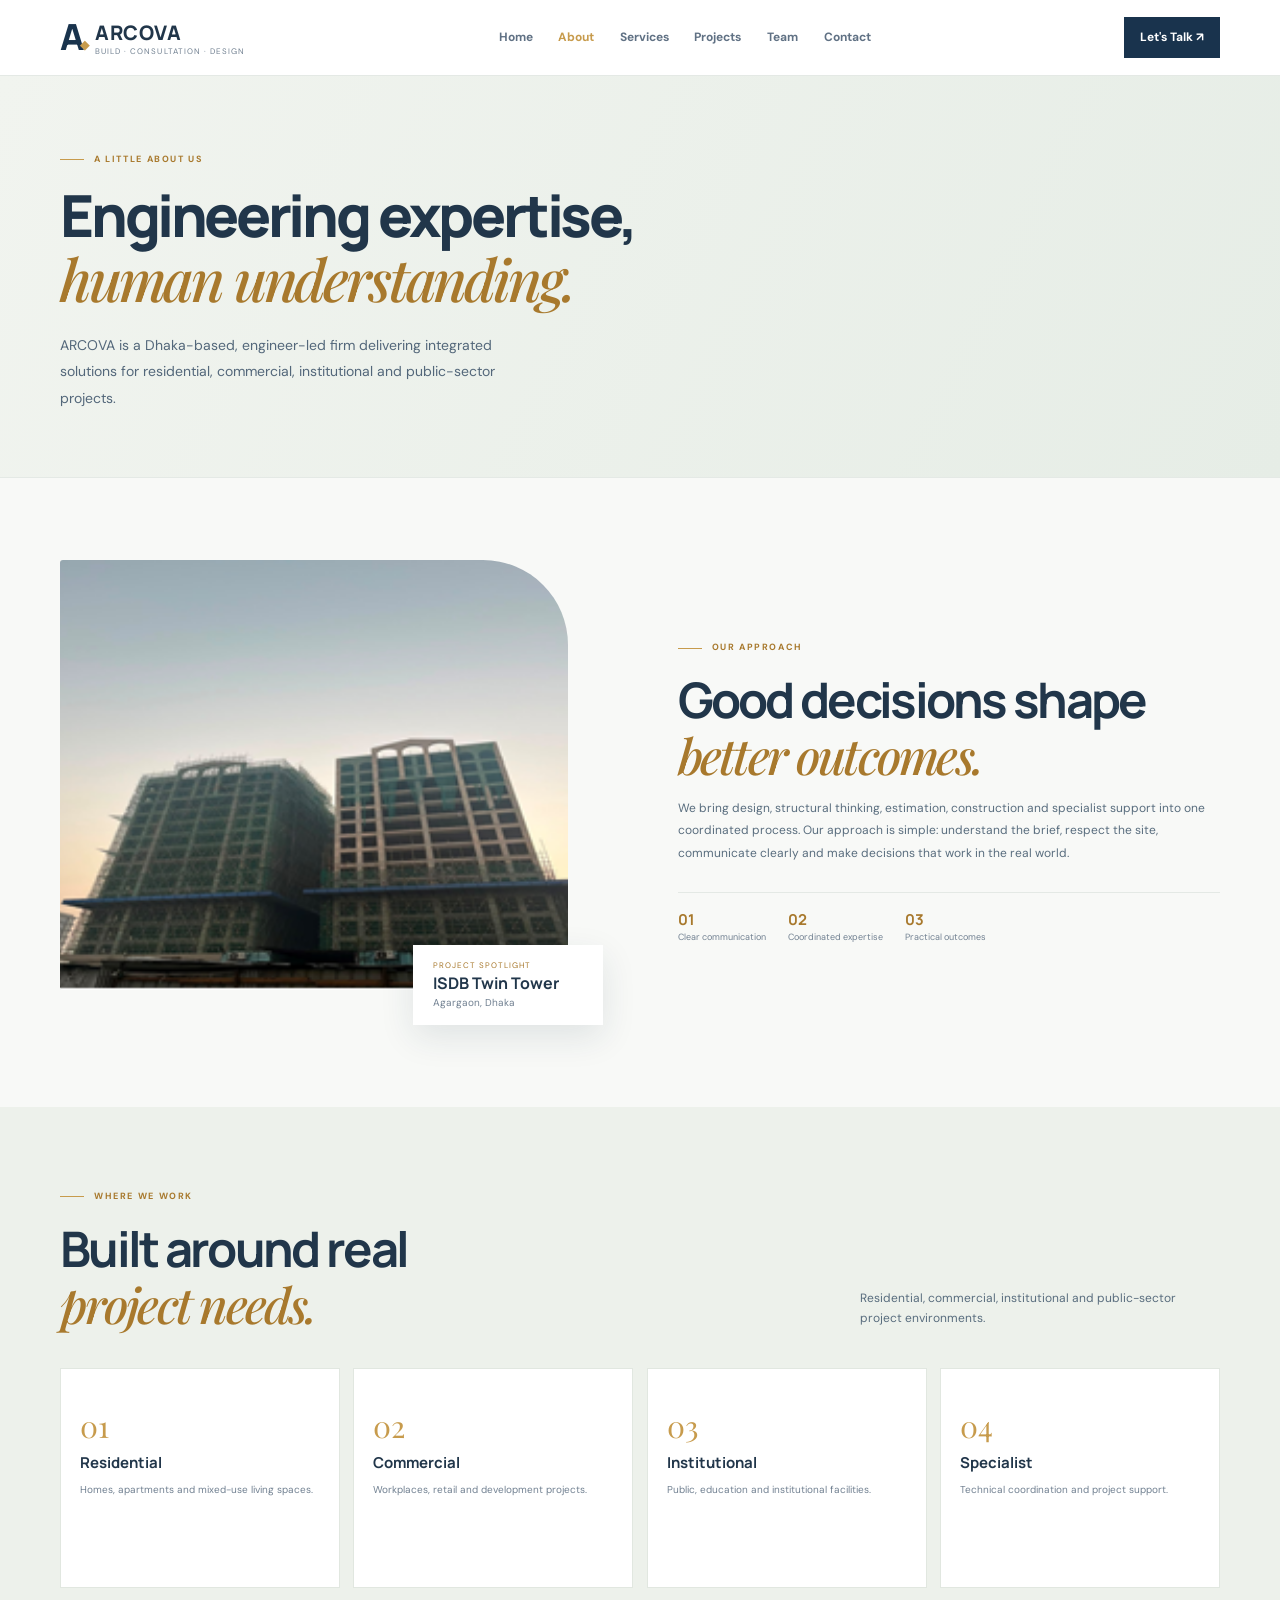
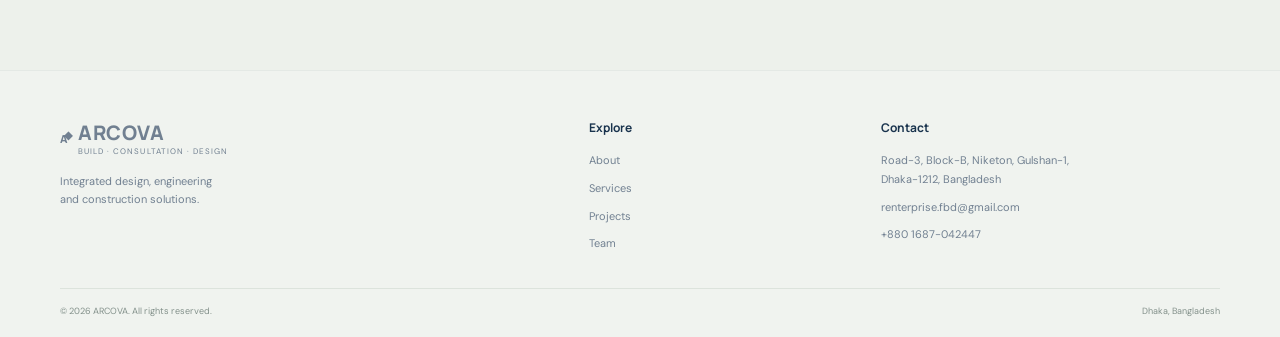
==== commit 6458a3b6: "Move client showcase to homepage and improve pointer spotlight" ====
--- a/about.html
+++ b/about.html
@@ -1 +1 @@
-<!doctype html><html lang="en"><head><meta charset="utf-8"><meta name="viewport" content="width=device-width,initial-scale=1"><title>About | ARCOVA</title><meta name="description" content="Who ARCOVA is, how we work and the sectors we serve."><link rel="preconnect" href="https://fonts.googleapis.com"><link rel="preconnect" href="https://fonts.gstatic.com" crossorigin><link href="https://fonts.googleapis.com/css2?family=DM+Sans:wght@400;500;600;700&family=Manrope:wght@500;600;700;800&family=Playfair+Display:ital,wght@0,500;0,600;1,500&display=swap" rel="stylesheet"><link rel="stylesheet" href="style.css"></head><body><header class="site-header"><div class="wrap nav"><a class="brand" href="index.html"><span class="brand-mark">A<span>◆</span></span><span><strong>ARCOVA</strong><small>BUILD · CONSULTATION · DESIGN</small></span></a><button class="menu-toggle" aria-label="Toggle navigation" aria-expanded="false">☰</button><nav class="menu" aria-label="Main navigation"><a  href="index.html">Home</a><a aria-current="page" href="about.html">About</a><a  href="services.html">Services</a><a  href="projects.html">Projects</a><a  href="clients.html">Clients</a><a  href="team.html">Team</a><a  href="contact.html">Contact</a></nav><a class="button small nav-cta" href="contact.html">Let's Talk ↗</a></div></header><main><section class="page-hero"><div class="wrap"><p class="eyebrow">A LITTLE ABOUT US</p><h1>Engineering expertise,<br><em>human understanding.</em></h1><p class="lead">ARCOVA is a Dhaka-based, engineer-led firm delivering integrated solutions for residential, commercial, institutional and public-sector projects.</p></div></section><section class="section"><div class="wrap about-grid"><div class="about-image"><img src="img/isbd.png" alt="ISDB Twin Tower"><div class="caption"><small>PROJECT SPOTLIGHT</small><b>ISDB Twin Tower</b><span>Agargaon, Dhaka</span></div></div><div><p class="eyebrow">OUR APPROACH</p><h2>Good decisions shape<br><em>better outcomes.</em></h2><p>We bring design, structural thinking, estimation, construction and specialist support into one coordinated process. Our approach is simple: understand the brief, respect the site, communicate clearly and make decisions that work in the real world.</p><div class="values"><span><b>01</b> Clear communication</span><span><b>02</b> Coordinated expertise</span><span><b>03</b> Practical outcomes</span></div></div></div></section><section class="services section"><div class="wrap"><div class="section-head"><div><p class="eyebrow">WHERE WE WORK</p><h2>Built around real<br><em>project needs.</em></h2></div><p>Residential, commercial, institutional and public-sector project environments.</p></div><div class="service-grid"><article class="interactive-card"><b>01</b><h3>Residential</h3><p>Homes, apartments and mixed-use living spaces.</p></article><article class="interactive-card"><b>02</b><h3>Commercial</h3><p>Workplaces, retail and development projects.</p></article><article class="interactive-card"><b>03</b><h3>Institutional</h3><p>Public, education and institutional facilities.</p></article><article class="interactive-card"><b>04</b><h3>Specialist</h3><p>Technical coordination and project support.</p></article></div></div></section></main><footer class="site-footer"><div class="wrap footer-grid"><div><a class="brand footer-brand" href="index.html"><span class="brand-mark">A<span>◆</span></span><span><strong>ARCOVA</strong><small>BUILD · CONSULTATION · DESIGN</small></span></a><p>Integrated design, engineering<br>and construction solutions.</p></div><div><b>Explore</b><a href="about.html">About</a><a href="services.html">Services</a><a href="projects.html">Projects</a><a href="team.html">Team</a></div><div><b>Contact</b><span>Road-3, Block-B, Niketon, Gulshan-1,<br>Dhaka-1212, Bangladesh</span><a href="mailto:renterprise.fbd@gmail.com">renterprise.fbd@gmail.com</a><a href="tel:+8801687042447">+880 1687-042447</a></div></div><div class="wrap copyright">© 2026 ARCOVA. All rights reserved. <span>Dhaka, Bangladesh</span></div></footer><script src="script.js"></script></body></html>+<!doctype html><html lang="en"><head><meta charset="utf-8"><meta name="viewport" content="width=device-width,initial-scale=1"><title>About | ARCOVA</title><meta name="description" content="Who ARCOVA is, how we work and the sectors we serve."><link rel="preconnect" href="https://fonts.googleapis.com"><link rel="preconnect" href="https://fonts.gstatic.com" crossorigin><link href="https://fonts.googleapis.com/css2?family=DM+Sans:wght@400;500;600;700&family=Manrope:wght@500;600;700;800&family=Playfair+Display:ital,wght@0,500;0,600;1,500&display=swap" rel="stylesheet"><link rel="stylesheet" href="style.css"></head><body><header class="site-header"><div class="wrap nav"><a class="brand" href="index.html"><span class="brand-mark">A<span>◆</span></span><span><strong>ARCOVA</strong><small>BUILD · CONSULTATION · DESIGN</small></span></a><button class="menu-toggle" aria-label="Toggle navigation" aria-expanded="false">☰</button><nav class="menu" aria-label="Main navigation"><a  href="index.html">Home</a><a aria-current="page" href="about.html">About</a><a  href="services.html">Services</a><a  href="projects.html">Projects</a><a  href="team.html">Team</a><a  href="contact.html">Contact</a></nav><a class="button small nav-cta" href="contact.html">Let's Talk ↗</a></div></header><main><section class="page-hero"><div class="wrap"><p class="eyebrow">A LITTLE ABOUT US</p><h1>Engineering expertise,<br><em>human understanding.</em></h1><p class="lead">ARCOVA is a Dhaka-based, engineer-led firm delivering integrated solutions for residential, commercial, institutional and public-sector projects.</p></div></section><section class="section"><div class="wrap about-grid"><div class="about-image"><img src="img/isbd.png" alt="ISDB Twin Tower"><div class="caption"><small>PROJECT SPOTLIGHT</small><b>ISDB Twin Tower</b><span>Agargaon, Dhaka</span></div></div><div><p class="eyebrow">OUR APPROACH</p><h2>Good decisions shape<br><em>better outcomes.</em></h2><p>We bring design, structural thinking, estimation, construction and specialist support into one coordinated process. Our approach is simple: understand the brief, respect the site, communicate clearly and make decisions that work in the real world.</p><div class="values"><span><b>01</b> Clear communication</span><span><b>02</b> Coordinated expertise</span><span><b>03</b> Practical outcomes</span></div></div></div></section><section class="services section"><div class="wrap"><div class="section-head"><div><p class="eyebrow">WHERE WE WORK</p><h2>Built around real<br><em>project needs.</em></h2></div><p>Residential, commercial, institutional and public-sector project environments.</p></div><div class="service-grid"><article class="interactive-card"><b>01</b><h3>Residential</h3><p>Homes, apartments and mixed-use living spaces.</p></article><article class="interactive-card"><b>02</b><h3>Commercial</h3><p>Workplaces, retail and development projects.</p></article><article class="interactive-card"><b>03</b><h3>Institutional</h3><p>Public, education and institutional facilities.</p></article><article class="interactive-card"><b>04</b><h3>Specialist</h3><p>Technical coordination and project support.</p></article></div></div></section></main><footer class="site-footer"><div class="wrap footer-grid"><div><a class="brand footer-brand" href="index.html"><span class="brand-mark">A<span>◆</span></span><span><strong>ARCOVA</strong><small>BUILD · CONSULTATION · DESIGN</small></span></a><p>Integrated design, engineering<br>and construction solutions.</p></div><div><b>Explore</b><a href="about.html">About</a><a href="services.html">Services</a><a href="projects.html">Projects</a><a href="team.html">Team</a></div><div><b>Contact</b><span>Road-3, Block-B, Niketon, Gulshan-1,<br>Dhaka-1212, Bangladesh</span><a href="mailto:renterprise.fbd@gmail.com">renterprise.fbd@gmail.com</a><a href="tel:+8801687042447">+880 1687-042447</a></div></div><div class="wrap copyright">© 2026 ARCOVA. All rights reserved. <span>Dhaka, Bangladesh</span></div></footer><script src="script.js"></script></body></html>
--- a/style.css
+++ b/style.css
@@ -1 +1 @@
-:root{--navy:#19334d;--deep:#10283f;--ink:#21364a;--muted:#718091;--gold:#c79b4c;--sage:#edf1eb;--paper:#f8f9f7;--line:#e4e9e5;--serif:'Playfair Display',Georgia,serif;--sans:'DM Sans',Arial,sans-serif;--display:'Manrope',Arial,sans-serif}*{box-sizing:border-box}html{scroll-behavior:smooth;scroll-padding-top:80px}body{margin:0;background:var(--paper);color:var(--ink);font:15px/1.7 var(--sans)}a{color:inherit;text-decoration:none}img{display:block;width:100%;object-fit:cover}.wrap{width:min(1160px,calc(100% - 44px));margin:auto}header{height:76px;position:sticky;top:0;z-index:9;background:#ffffffed;backdrop-filter:blur(12px);border-bottom:1px solid var(--line)}.nav{height:100%;display:flex;align-items:center;justify-content:space-between;gap:25px}.brand{display:flex;align-items:center;gap:10px}.symbol{font:800 36px/1 var(--display);color:var(--navy);position:relative}.symbol span{font-size:12px;color:var(--gold);position:absolute;right:-4px;bottom:4px}.brand strong,.brand small{display:block;line-height:1.3}.brand strong{font:800 20px var(--display);letter-spacing:.05em}.brand small{font-size:8px;letter-spacing:.13em;color:var(--muted)}.menu{display:flex;gap:27px}.menu a{font-size:12px;font-weight:700;color:#607184}.menu a:hover{color:var(--gold)}.menu-toggle{display:none;background:none;border:0;font-size:24px;color:var(--navy)}.button{display:inline-block;background:var(--navy);color:white;padding:13px 19px;font-size:12px;font-weight:700;border:1px solid var(--navy);transition:.2s}.button:hover{background:var(--gold);border-color:var(--gold);color:var(--deep);transform:translateY(-2px)}.button.small{padding:9px 15px}.hero{padding:65px 0 22px;background:linear-gradient(115deg,#f8f9f7,#f2f5f0 58%,#e6ede6);overflow:hidden}.hero-grid{display:grid;grid-template-columns:.95fr 1.05fr;align-items:center;gap:45px;min-height:440px}.eyebrow{font-size:9px;letter-spacing:.18em;font-weight:700;color:#a8792d;margin:0 0 17px}.eyebrow:before{content:'';display:inline-block;width:24px;height:1px;background:var(--gold);vertical-align:middle;margin-right:10px}h1,h2{font-family:var(--display);letter-spacing:-.055em}h1{font-size:clamp(42px,5vw,66px);line-height:1.08;margin:0;font-weight:800}h1 em,h2 em{font-family:var(--serif);font-weight:500;color:#a8792d}.lead{max-width:470px;color:#53677a;font-size:14px;line-height:1.9;margin:20px 0 25px}.actions{display:flex;align-items:center;gap:24px}.plain-link{font-size:12px;font-weight:700}.plain-link:hover{color:var(--gold)}.location{font-size:9px;letter-spacing:.13em;color:#87938f;margin-top:45px}.hero-art{height:420px;position:relative}.hero-image{position:absolute;right:3%;top:2%;width:77%;height:88%;border-radius:170px 170px 3px 3px;box-shadow:0 18px 50px #19334d20}.inset-image{position:absolute;left:0;bottom:1%;width:39%;height:39%;padding:7px;background:white;box-shadow:0 15px 35px #19334d25}.image-note{position:absolute;right:0;bottom:5%;background:white;padding:12px 17px;box-shadow:0 12px 30px #19334d20}.image-note b,.image-note small{display:block}.image-note b{font-size:11px}.image-note small{font-size:9px;color:var(--muted)}.hero-strip{display:flex;align-items:center;gap:12px;font-size:9px;font-weight:700;letter-spacing:.13em;color:#82908a;margin-top:24px}.hero-strip i{color:var(--gold)}.hero-strip span{height:1px;background:#d8dfd8;flex:1}.intro{background:white;padding:30px 0;border-bottom:1px solid var(--line)}.intro-grid{display:grid;grid-template-columns:1fr 2fr auto;align-items:center;gap:40px}.intro h2{font-size:20px;line-height:1.4;letter-spacing:-.02em;margin:0}.intro strong{color:#a8792d}.intro p{font-size:12px;color:#596d7e;margin:0}.circle{width:42px;height:42px;border:1px solid #d7dfd9;border-radius:50%;display:grid;place-items:center;color:#a8792d;font-size:20px}.section{padding:90px 0}.about-grid{display:grid;grid-template-columns:1fr 1fr;gap:75px;align-items:center}.about-image{position:relative;padding:0 35px 35px 0}.about-image>img{height:430px;border-radius:3px 85px 3px 3px}.caption{position:absolute;right:0;bottom:0;background:white;padding:14px 20px;box-shadow:0 12px 35px #19334d1c;min-width:190px}.caption>*{display:block}.caption small{font-size:8px;color:#a8792d;letter-spacing:.13em}.caption b{font:700 16px var(--display)}.caption span{font-size:10px;color:var(--muted)}h2{font-size:clamp(35px,4vw,49px);line-height:1.12;margin:0}.about-grid>div:last-child>p:not(.eyebrow){font-size:12px;color:#596d7e;line-height:1.9}.ghost{background:transparent;color:var(--navy);border-color:#cbd5d2;margin-top:8px}.values{display:flex;gap:22px;border-top:1px solid var(--line);margin-top:27px;padding-top:16px}.values span{font-size:9px;color:var(--muted)}.values b{display:block;color:#a8792d;font:700 15px var(--display)}.services{background:#edf1eb}.section-head{display:flex;justify-content:space-between;align-items:end;gap:40px;margin-bottom:35px}.section-head>p{max-width:360px;color:#596d7e;font-size:12px;margin:0 0 5px}.service-grid{display:grid;grid-template-columns:repeat(4,1fr);gap:13px}.service-grid article{background:white;border:1px solid #e1e7e0;padding:20px 18px;min-height:245px;transition:.2s}.service-grid article:hover{transform:translateY(-5px);box-shadow:0 15px 35px #19334d15;border-color:#d4c39e}.service-grid small{display:block;font-size:8px;letter-spacing:.14em;color:#a8792d;font-weight:700}.service-grid article>b{display:block;font:30px var(--serif);color:var(--gold);margin:15px 0 6px}.service-grid h3{font:700 15px/1.4 var(--display);margin:0 0 8px}.service-grid p{font-size:10px;line-height:1.75;color:var(--muted);margin:0}.process,.contact{background:var(--deep);color:white;padding:82px 0}.process-grid,.contact-grid{display:grid;grid-template-columns:.85fr 1.15fr;gap:80px}.light{color:#e3c17f}.process-grid>div:first-child>p:not(.eyebrow),.contact-grid>div>p:not(.eyebrow){font-size:12px;color:#bdcbd3;max-width:350px;margin:19px 0 25px}.pale{background:white;color:var(--navy);border-color:white}.steps>div{display:flex;gap:20px;align-items:center;padding:15px 0;border-bottom:1px solid #ffffff26}.steps>div:first-child{border-top:1px solid #ffffff26}.steps b{font:700 12px var(--display);color:#e3c17f}.steps strong,.steps small{display:block}.steps strong{font:600 14px var(--display)}.steps small{font-size:10px;color:#b7c4cc}.filters{display:flex;flex-wrap:wrap;gap:8px;margin:-7px 0 22px}.filters button{padding:7px 14px;border:1px solid #d9e1dc;background:transparent;color:#596d7e;font-size:10px;cursor:pointer}.filters button.active,.filters button:hover{background:var(--navy);border-color:var(--navy);color:white}.projects{display:grid;grid-template-columns:repeat(3,1fr);gap:22px 16px}.projects article img{height:205px;margin-bottom:12px}.projects .featured{grid-column:span 2}.projects .featured img{height:285px}.projects small{font-size:8px;letter-spacing:.13em;color:#a8792d;font-weight:700}.projects h3{font:700 16px var(--display);margin:2px 0}.projects p,.fineprint{font-size:10px;color:var(--muted);margin:0}.fineprint{margin-top:22px}.clients{padding:75px 0;background:#e9eee8}.clients-grid{display:grid;grid-template-columns:.9fr 1.1fr;gap:75px;align-items:center}.clients-grid>div:first-child>p:last-child{font-size:12px;color:#596d7e;max-width:370px}.client-list{display:grid;grid-template-columns:1fr 1fr}.client-list span{padding:14px 10px;border-bottom:1px solid #d2dbd2;font:600 10px var(--display);color:#526579}.client-list span:nth-child(odd){border-right:1px solid #d2dbd2}.team{background:white}.team-grid{display:grid;grid-template-columns:repeat(4,1fr);gap:25px 16px}.team-grid article>img,.initials{height:195px;width:100%;object-fit:cover;background:#e6ede7}.initials{display:grid;place-items:center;font:700 38px var(--display);color:#91a197;background:linear-gradient(135deg,#e8eee8,#dce5df)}.team-grid h3{font:700 12px/1.4 var(--display);margin:10px 0 2px}.team-grid small{font-size:9px;color:#a8792d;font-weight:700}.team-grid p{font-size:10px;color:var(--muted);line-height:1.7;margin:6px 0}.contact-info{display:flex;flex-direction:column;gap:8px;margin-top:28px;font-size:11px;color:#d4dfe5}.contact-info a{color:#e3c17f}.contact form{background:white;color:var(--ink);padding:25px;display:grid;grid-template-columns:1fr 1fr;gap:13px}.contact label{display:flex;flex-direction:column;gap:5px;font-size:9px;font-weight:700;color:#53677a}.contact label:nth-child(n+3),.contact form button,.form-note{grid-column:1/-1}.contact input,.contact select,.contact textarea{width:100%;padding:10px;border:1px solid #dce3de;background:#fbfcfa;font:11px var(--sans);color:var(--ink)}.contact textarea{resize:vertical}.gold{background:var(--gold);border-color:var(--gold);color:var(--deep);cursor:pointer;justify-self:start}.form-note{font-size:9px;color:var(--muted)}footer{background:#0c2033;color:#bdc9d0;padding:25px 0 13px}.foot{display:flex;align-items:center;gap:30px;padding-bottom:20px}.foot .symbol,.foot .brand strong{color:white}.foot .brand small{color:#96a8b3}.foot p{font-size:10px;line-height:1.6}.foot>a:last-child{margin-left:auto;font-size:10px;color:#e3c17f}.copyright{border-top:1px solid #ffffff22;padding-top:12px;font-size:9px;color:#8799a6;display:flex;justify-content:space-between}[hidden]{display:none!important}@media(max-width:900px){.menu{gap:15px}.service-grid{grid-template-columns:repeat(2,1fr)}.team-grid{grid-template-columns:repeat(3,1fr)}.about-grid,.process-grid,.clients-grid,.contact-grid{gap:40px}}@media(max-width:700px){.wrap{width:calc(100% - 34px)}header{height:66px}.menu-toggle{display:block}.menu{display:none;position:absolute;top:65px;left:0;right:0;background:white;padding:18px 24px;box-shadow:0 12px 25px #19334d1a;flex-direction:column;gap:12px}.menu.open{display:flex}.nav>.button{display:none}.hero{padding:42px 0 20px}.hero-grid{grid-template-columns:1fr;gap:25px}.hero-art{height:300px}.lead{font-size:13px}.location{margin-top:26px}.intro-grid{grid-template-columns:1fr auto;gap:10px 15px}.intro-grid p{grid-column:1/-1}.section{padding:65px 0}.about-grid,.process-grid,.clients-grid,.contact-grid{grid-template-columns:1fr;gap:35px}.about-image>img{height:330px}.section-head{display:block}.section-head>p{margin-top:14px}.service-grid{gap:9px}.service-grid article{padding:16px 13px;min-height:230px}.projects{grid-template-columns:1fr 1fr;gap:18px 12px}.projects .featured{grid-column:span 2}.projects article img{height:165px}.projects .featured img{height:235px}.team-grid{grid-template-columns:1fr 1fr;gap:20px 13px}.team-grid article>img,.initials{height:155px}.process,.contact{padding:65px 0}.contact form{padding:18px}.clients{padding:60px 0}}@media(max-width:420px){.service-grid{grid-template-columns:1fr}.service-grid article{min-height:205px}.projects{grid-template-columns:1fr}.projects .featured{grid-column:auto}.projects article img,.projects .featured img{height:220px}.team-grid article>img,.initials{height:135px}.contact form{grid-template-columns:1fr}.contact label{grid-column:1/-1}.hero-strip{font-size:7px;gap:7px}.foot{flex-wrap:wrap}.foot>a:last-child{margin-left:0;width:100%}}@media(prefers-reduced-motion:reduce){html{scroll-behavior:auto}*{transition:none!important}}+:root{--navy:#19334d;--deep:#10283f;--ink:#21364a;--muted:#718091;--gold:#c79b4c;--sage:#edf1eb;--paper:#f8f9f7;--line:#e4e9e5;--serif:'Playfair Display',Georgia,serif;--sans:'DM Sans',Arial,sans-serif;--display:'Manrope',Arial,sans-serif}*{box-sizing:border-box}html{scroll-behavior:smooth}body{margin:0;background:var(--paper);color:var(--ink);font:15px/1.7 var(--sans)}a{color:inherit;text-decoration:none}img{display:block;width:100%;object-fit:cover}.wrap{width:min(1160px,calc(100% - 44px));margin:auto}.site-header{height:76px;position:sticky;top:0;z-index:20;background:#ffffffed;backdrop-filter:blur(12px);border-bottom:1px solid var(--line)}.nav{height:100%;display:flex;align-items:center;justify-content:space-between;gap:25px}.brand{display:flex;align-items:center;gap:10px;flex-shrink:0}.brand-mark{font:800 36px/1 var(--display);color:var(--navy);position:relative}.brand-mark span{font-size:12px;color:var(--gold);position:absolute;right:-4px;bottom:4px}.brand strong,.brand small{display:block;line-height:1.3}.brand strong{font:800 20px var(--display);letter-spacing:.05em}.brand small{font-size:8px;letter-spacing:.13em;color:var(--muted)}.menu{display:flex;gap:clamp(12px,2vw,27px)}.menu a{font-size:12px;font-weight:700;color:#607184;transition:color .2s}.menu a:hover,.menu a[aria-current=page]{color:var(--gold)}.menu-toggle{display:none;background:none;border:0;font-size:24px;color:var(--navy);cursor:pointer}.button{display:inline-block;background:var(--navy);color:white;padding:13px 19px;font-size:12px;font-weight:700;border:1px solid var(--navy);transition:transform .2s,box-shadow .2s,background .2s}.button:hover{background:var(--gold);border-color:var(--gold);color:var(--deep);transform:translateY(-2px);box-shadow:0 10px 24px #19334d20}.button.small{padding:9px 15px}.hero{padding:65px 0 22px;background:linear-gradient(115deg,#f8f9f7,#f2f5f0 58%,#e6ede6);overflow:hidden}.hero-grid{display:grid;grid-template-columns:.95fr 1.05fr;align-items:center;gap:45px;min-height:440px}.eyebrow{font-size:9px;letter-spacing:.18em;font-weight:700;color:#a8792d;margin:0 0 17px}.eyebrow:before{content:'';display:inline-block;width:24px;height:1px;background:var(--gold);vertical-align:middle;margin-right:10px}h1,h2{font-family:var(--display);letter-spacing:-.055em}h1{font-size:clamp(42px,5vw,66px);line-height:1.08;margin:0;font-weight:800}h1 em,h2 em{font-family:var(--serif);font-weight:500;color:#a8792d}.lead{max-width:490px;color:#53677a;font-size:14px;line-height:1.9;margin:20px 0 25px}.actions{display:flex;align-items:center;gap:24px}.plain-link,.text-link{font-size:12px;font-weight:700}.plain-link:hover,.text-link:hover{color:var(--gold)}.location{font-size:9px;letter-spacing:.13em;color:#87938f;margin-top:45px}.hero-art{height:420px;position:relative}.hero-image{position:absolute;right:3%;top:2%;width:77%;height:88%;border-radius:170px 170px 3px 3px;box-shadow:0 18px 50px #19334d20}.inset-image{position:absolute;left:0;bottom:1%;width:39%;height:39%;padding:7px;background:white;box-shadow:0 15px 35px #19334d25}.image-note{position:absolute;right:0;bottom:5%;background:white;padding:12px 17px;box-shadow:0 12px 30px #19334d20}.image-note b,.image-note small{display:block}.image-note b{font-size:11px}.image-note small{font-size:9px;color:var(--muted)}.hero-strip{display:flex;align-items:center;gap:12px;font-size:9px;font-weight:700;letter-spacing:.13em;color:#82908a;margin-top:24px}.hero-strip i{color:var(--gold)}.hero-strip span{height:1px;background:#d8dfd8;flex:1}.intro{background:white;padding:30px 0;border-bottom:1px solid var(--line)}.intro-grid{display:grid;grid-template-columns:1fr 2fr auto;align-items:center;gap:40px}.intro h2{font-size:20px;line-height:1.4;letter-spacing:-.02em;margin:0}.intro strong{color:#a8792d}.intro p{font-size:12px;color:#596d7e;margin:0}.circle{width:42px;height:42px;border:1px solid #d7dfd9;border-radius:50%;display:grid;place-items:center;color:#a8792d;font-size:20px}.section{padding:82px 0}.page-hero{padding:76px 0 66px;background:linear-gradient(115deg,#f1f4ef,#e6ede6);border-bottom:1px solid var(--line)}.page-hero h1{font-size:clamp(38px,5vw,58px)}.page-hero .lead{margin-bottom:0}.section-head{display:flex;justify-content:space-between;align-items:end;gap:40px;margin-bottom:35px}.section-head>p{max-width:360px;color:#596d7e;font-size:12px;margin:0 0 5px}h2{font-size:clamp(35px,4vw,49px);line-height:1.12;margin:0}.about-grid{display:grid;grid-template-columns:1fr 1fr;gap:75px;align-items:center}.about-image{position:relative;padding:0 35px 35px 0}.about-image>img{height:430px;border-radius:3px 85px 3px 3px}.caption{position:absolute;right:0;bottom:0;background:white;padding:14px 20px;box-shadow:0 12px 35px #19334d1c;min-width:190px}.caption>*{display:block}.caption small{font-size:8px;color:#a8792d;letter-spacing:.13em}.caption b{font:700 16px var(--display)}.caption span{font-size:10px;color:var(--muted)}.about-grid>div:last-child>p:not(.eyebrow){font-size:12px;color:#596d7e;line-height:1.9}.values{display:flex;gap:22px;border-top:1px solid var(--line);margin-top:27px;padding-top:16px}.values span{font-size:9px;color:var(--muted)}.values b{display:block;color:#a8792d;font:700 15px var(--display)}.services{background:#edf1eb}.service-grid{display:grid;grid-template-columns:repeat(4,1fr);gap:13px}.service-grid article,.team-card,.client-cards article{background:white;border:1px solid #e1e7e0;padding:22px 19px;min-height:220px;transition:transform .22s,box-shadow .22s,border-color .22s;position:relative;overflow:hidden}.service-grid article:hover,.team-card:hover,.client-cards article:hover,.project-preview article:hover{transform:translateY(-5px);box-shadow:0 16px 38px #19334d18;border-color:#d4c39e}.service-grid small,.projects small,.team-card small,.client-cards small{display:block;font-size:8px;letter-spacing:.14em;color:#a8792d;font-weight:700}.service-grid article>b{display:block;font:30px var(--serif);color:var(--gold);margin:15px 0 6px}.service-grid h3,.projects h3{font:700 15px/1.4 var(--display);margin:0 0 8px}.service-grid p,.projects p{font-size:10px;line-height:1.75;color:var(--muted);margin:0}.service-grid-wide{grid-template-columns:repeat(4,1fr)}.text-link{display:inline-block;margin-top:22px;color:var(--navy)}.process,.contact-band{background:var(--deep);color:white;padding:78px 0}.process-grid{display:grid;grid-template-columns:.85fr 1.15fr;gap:80px}.light{color:#e3c17f}.process-grid>div:first-child>p:not(.eyebrow){font-size:12px;color:#bdcbd3;max-width:350px;margin:19px 0 25px}.pale{background:white;color:var(--navy);border-color:white}.steps>div{display:flex;gap:20px;align-items:center;padding:15px 0;border-bottom:1px solid #ffffff26}.steps>div:first-child{border-top:1px solid #ffffff26}.steps b{font:700 12px var(--display);color:#e3c17f}.steps strong,.steps small{display:block}.steps strong{font:600 14px var(--display)}.steps small{font-size:10px;color:#b7c4cc}.filters{display:flex;flex-wrap:wrap;gap:8px;margin:0 0 24px}.filters button{padding:8px 15px;border:1px solid #d9e1dc;background:transparent;color:#596d7e;font:600 10px var(--sans);cursor:pointer;transition:.2s}.filters button.active,.filters button:hover{background:var(--navy);border-color:var(--navy);color:white}.projects{display:grid;grid-template-columns:repeat(3,1fr);gap:24px 17px}.projects article{padding-bottom:12px;transition:transform .2s,box-shadow .2s}.projects article[hidden]{display:none}.projects article img{height:220px;margin-bottom:13px}.projects article small,.projects article h3,.projects article p{margin-left:2px}.projects article h3{margin-top:4px}.project-preview{display:grid;grid-template-columns:repeat(3,1fr);gap:18px}.project-preview article{background:white;padding:10px;border:1px solid var(--line);transition:.2s}.project-preview img{height:220px;margin-bottom:13px}.project-preview small{font-size:8px;letter-spacing:.13em;color:#a8792d;font-weight:700}.project-preview h3{font:700 15px var(--display);margin:4px 0}.fineprint{font-size:10px;color:var(--muted);margin-top:22px}.client-cards{display:grid;grid-template-columns:repeat(2,1fr);gap:14px}.client-cards article{min-height:120px;display:flex;flex-direction:column;justify-content:center;gap:12px}.client-cards strong{font:700 16px var(--display)}.team-grid{display:grid;grid-template-columns:repeat(4,1fr);gap:15px}.team-card{min-height:275px;padding:22px}.team-card .initials{width:66px;height:66px;border-radius:50%;display:grid;place-items:center;background:linear-gradient(145deg,#edf1eb,#dfe8df);color:var(--navy);font:800 21px var(--display);border:1px solid #dbe4da;margin-bottom:22px}.team-card h3{font:700 15px/1.45 var(--display);margin:0 0 8px}.team-card small{letter-spacing:.04em;font-size:9px}.team-card p{font-size:10px;line-height:1.7;color:var(--muted);margin:12px 0 0}.contact-band{padding:55px 0}.band-inner{display:flex;justify-content:space-between;align-items:center;gap:30px}.band-inner h2{font-size:clamp(30px,4vw,44px)}.contact-grid{display:grid;grid-template-columns:.9fr 1.1fr;gap:80px}.contact-page h2{font-size:clamp(34px,4vw,48px)}.contact-page>div>p:not(.eyebrow){font-size:12px;color:#596d7e;margin:20px 0}.contact-info{display:grid;gap:12px;margin-top:28px;font-size:12px;color:#53677a}.contact-info a:hover{color:var(--gold)}.enquiry-form{background:white;border:1px solid var(--line);padding:28px;box-shadow:0 12px 35px #19334d0c;display:grid;gap:15px}.enquiry-form label{font-size:11px;font-weight:700;color:var(--ink);display:grid;gap:6px}.enquiry-form input,.enquiry-form select,.enquiry-form textarea{width:100%;border:1px solid #dce3de;background:#fbfcfa;padding:12px;font:12px var(--sans);color:var(--ink);outline:none}.enquiry-form input:focus,.enquiry-form select:focus,.enquiry-form textarea:focus{border-color:var(--gold);box-shadow:0 0 0 3px #c79b4c20}.gold{background:var(--gold);border-color:var(--gold);color:var(--deep);cursor:pointer}.form-note{font-size:9px;color:var(--muted)}.site-footer{background:#f0f3ef;padding:48px 0 18px;border-top:1px solid var(--line)}.footer-grid{display:grid;grid-template-columns:1.4fr .7fr 1fr;gap:55px;padding-bottom:35px}.footer-grid>div{display:flex;flex-direction:column;align-items:flex-start;gap:9px}.footer-grid p,.footer-grid span,.footer-grid a:not(.brand){font-size:11px;color:#718091;margin:0}.footer-grid b{font:700 12px var(--display);color:var(--navy);margin-bottom:6px}.footer-grid a:hover{color:var(--gold)}.footer-brand{margin-bottom:6px}.copyright{border-top:1px solid #dce3dc;padding-top:15px;font-size:9px;color:#82908a;display:flex;justify-content:space-between}.interactive-card{--mx:50%;--my:50%;background-image:radial-gradient(240px circle at var(--mx) var(--my),#c79b4c14,transparent 70%)}.interactive-card:hover{box-shadow:0 16px 38px #19334d18}.team-card,.client-cards article,.service-grid article{will-change:transform}.menu a:focus-visible,.button:focus-visible,.filters button:focus-visible{outline:2px solid var(--gold);outline-offset:3px}@media(max-width:900px){.menu{gap:12px}.menu a{font-size:10px}.nav-cta{display:none}.service-grid,.service-grid-wide,.team-grid{grid-template-columns:repeat(2,1fr)}.hero-grid{gap:25px}.process-grid,.contact-grid{gap:40px}.about-grid{gap:40px}}@media(max-width:680px){.wrap{width:min(100% - 32px,560px)}.site-header{height:68px}.menu-toggle{display:block;order:3}.menu{display:none;position:absolute;top:68px;left:0;right:0;background:white;padding:14px 22px 20px;border-bottom:1px solid var(--line);box-shadow:0 15px 25px #19334d12;flex-direction:column;gap:0}.menu.open{display:flex}.menu a{padding:11px 0;font-size:13px;border-bottom:1px solid #edf0ed}.hero{padding-top:42px}.hero-grid{grid-template-columns:1fr;min-height:0}.hero-art{height:330px;margin-top:8px}.hero-image{height:90%}.location{margin-top:25px}.hero-strip{font-size:7px;gap:7px}.intro-grid{grid-template-columns:1fr auto;gap:14px}.intro-grid p{grid-column:1/-1;grid-row:2}.section{padding:62px 0}.page-hero{padding:55px 0 48px}.section-head{display:block}.section-head>p{margin-top:18px}.about-grid,.process-grid,.contact-grid{grid-template-columns:1fr;gap:35px}.about-image>img{height:320px}.service-grid,.service-grid-wide,.team-grid{grid-template-columns:1fr 1fr;gap:10px}.service-grid article,.team-card{padding:17px 14px;min-height:0}.team-card .initials{width:55px;height:55px;margin-bottom:15px}.projects{grid-template-columns:1fr 1fr;gap:20px 12px}.projects article img,.project-preview img{height:160px}.project-preview{grid-template-columns:1fr}.project-preview img{height:210px}.client-cards{grid-template-columns:1fr}.values{flex-wrap:wrap}.footer-grid{grid-template-columns:1fr 1fr;gap:28px}.footer-grid>div:first-child{grid-column:1/-1}.copyright{gap:10px;flex-direction:column}.band-inner{align-items:flex-start;flex-direction:column}.enquiry-form{padding:20px}}@media(max-width:390px){.service-grid,.service-grid-wide,.team-grid,.projects{grid-template-columns:1fr}.actions{align-items:flex-start;flex-direction:column;gap:13px}.hero-art{height:275px}}@media(prefers-reduced-motion:reduce){*,*::before,*::after{scroll-behavior:auto!important;transition:none!important;animation:none!important}}
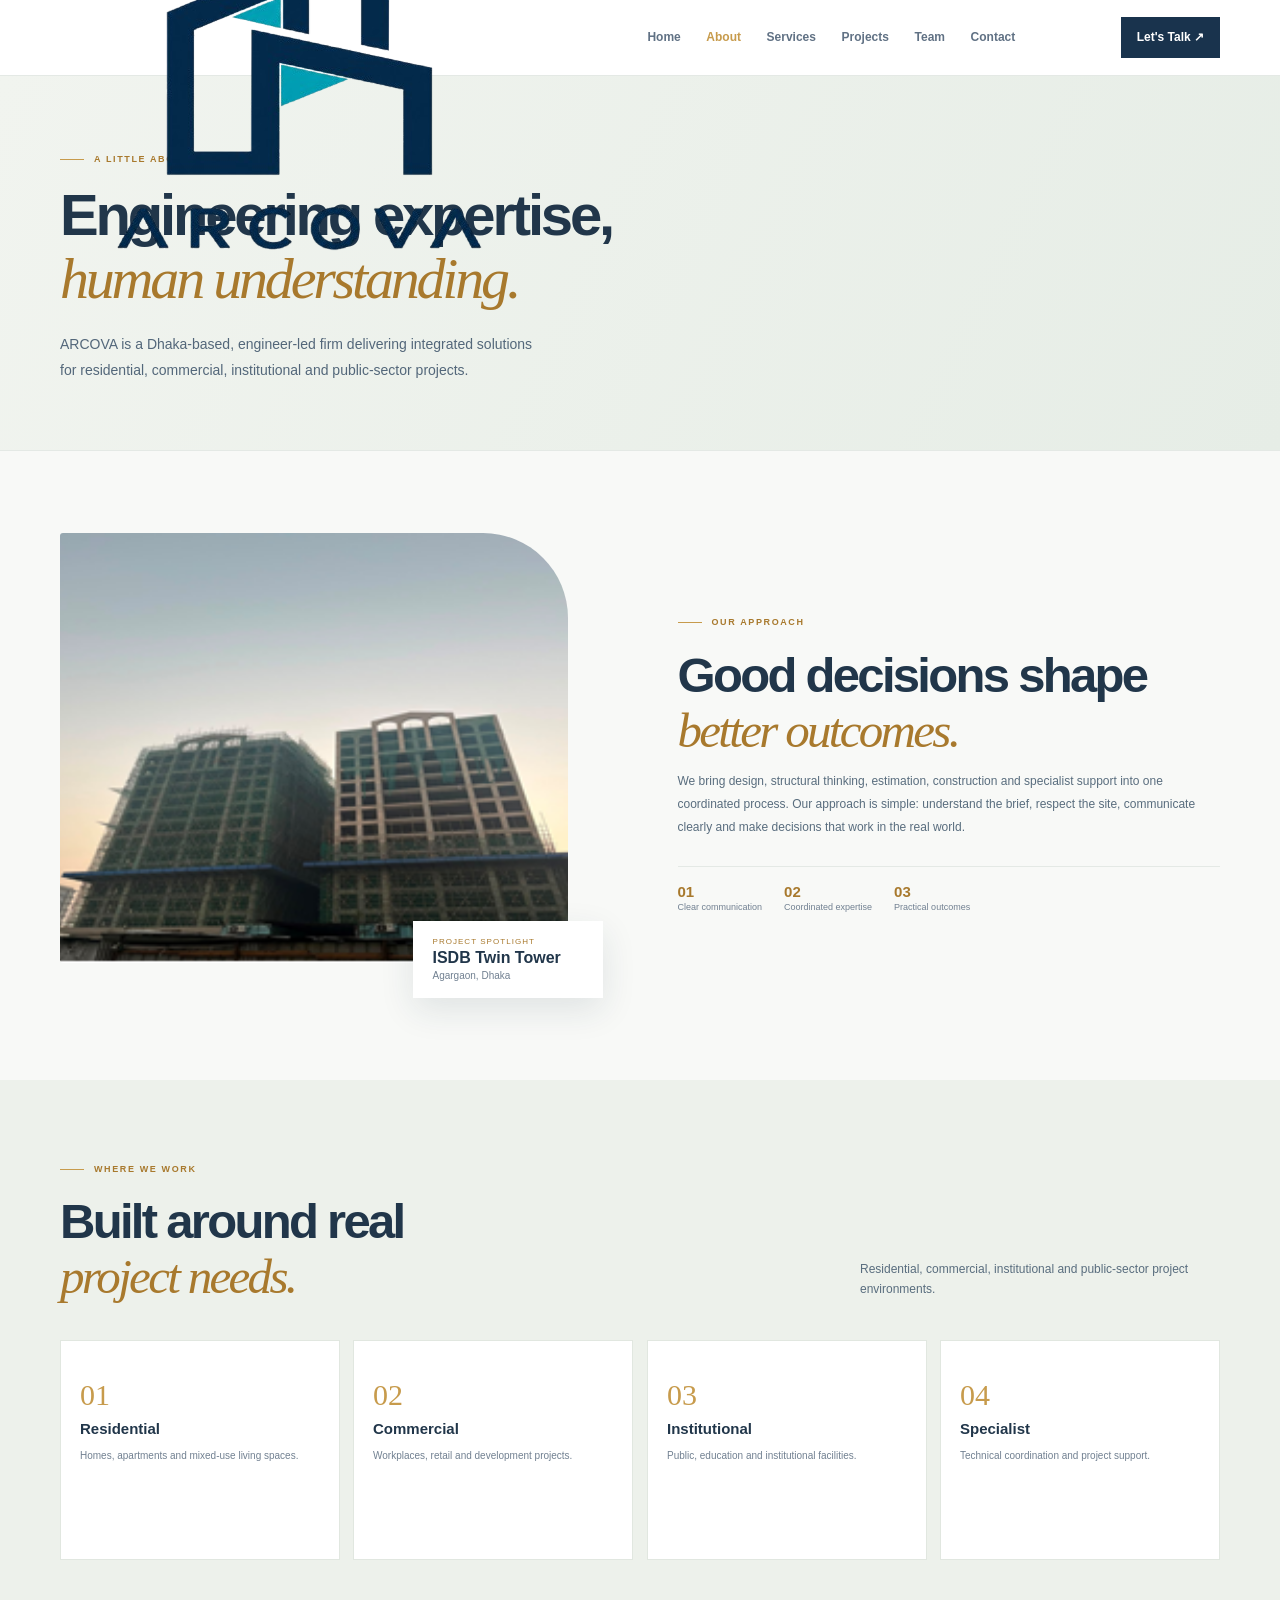
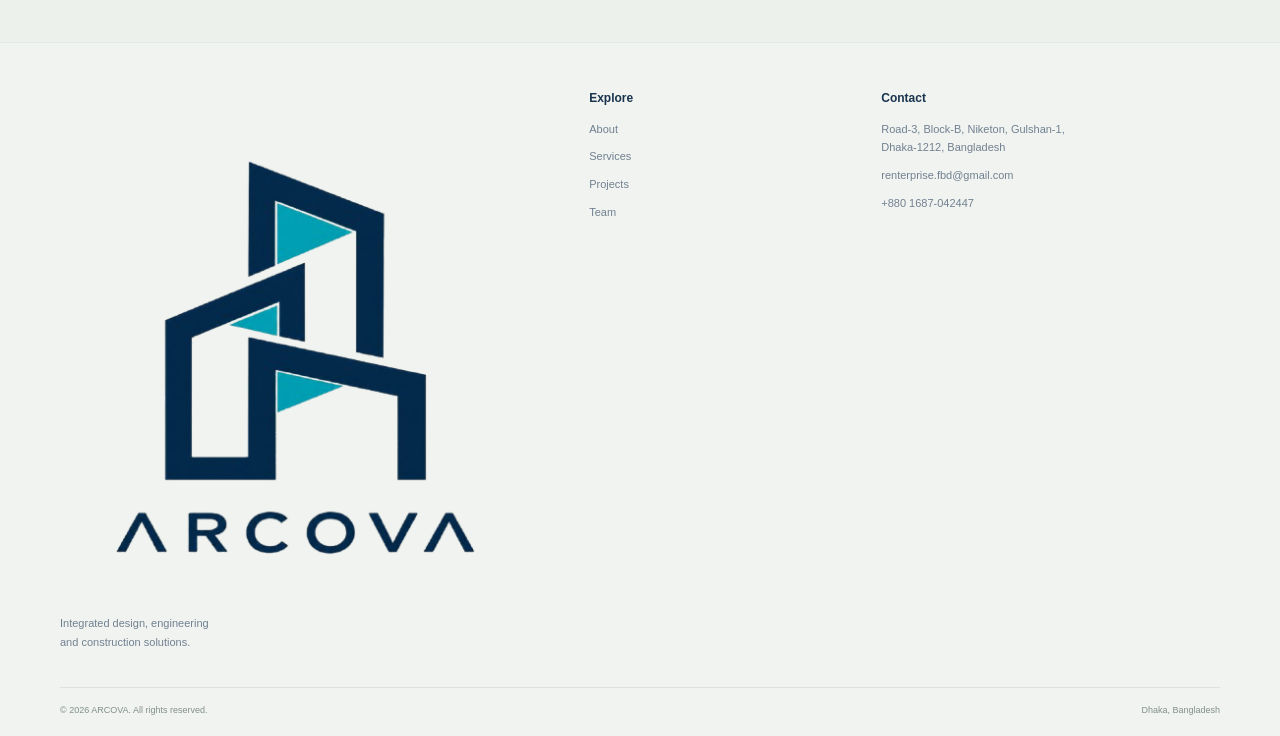
==== commit f5ae2a8f: "Use uploaded ARCOVA logo and format page markup" ====
--- a/about.html
+++ b/about.html
@@ -1 +1,132 @@
-<!doctype html><html lang="en"><head><meta charset="utf-8"><meta name="viewport" content="width=device-width,initial-scale=1"><title>About | ARCOVA</title><meta name="description" content="Who ARCOVA is, how we work and the sectors we serve."><link rel="preconnect" href="https://fonts.googleapis.com"><link rel="preconnect" href="https://fonts.gstatic.com" crossorigin><link href="https://fonts.googleapis.com/css2?family=DM+Sans:wght@400;500;600;700&family=Manrope:wght@500;600;700;800&family=Playfair+Display:ital,wght@0,500;0,600;1,500&display=swap" rel="stylesheet"><link rel="stylesheet" href="style.css"></head><body><header class="site-header"><div class="wrap nav"><a class="brand" href="index.html"><span class="brand-mark">A<span>◆</span></span><span><strong>ARCOVA</strong><small>BUILD · CONSULTATION · DESIGN</small></span></a><button class="menu-toggle" aria-label="Toggle navigation" aria-expanded="false">☰</button><nav class="menu" aria-label="Main navigation"><a  href="index.html">Home</a><a aria-current="page" href="about.html">About</a><a  href="services.html">Services</a><a  href="projects.html">Projects</a><a  href="team.html">Team</a><a  href="contact.html">Contact</a></nav><a class="button small nav-cta" href="contact.html">Let's Talk ↗</a></div></header><main><section class="page-hero"><div class="wrap"><p class="eyebrow">A LITTLE ABOUT US</p><h1>Engineering expertise,<br><em>human understanding.</em></h1><p class="lead">ARCOVA is a Dhaka-based, engineer-led firm delivering integrated solutions for residential, commercial, institutional and public-sector projects.</p></div></section><section class="section"><div class="wrap about-grid"><div class="about-image"><img src="img/isbd.png" alt="ISDB Twin Tower"><div class="caption"><small>PROJECT SPOTLIGHT</small><b>ISDB Twin Tower</b><span>Agargaon, Dhaka</span></div></div><div><p class="eyebrow">OUR APPROACH</p><h2>Good decisions shape<br><em>better outcomes.</em></h2><p>We bring design, structural thinking, estimation, construction and specialist support into one coordinated process. Our approach is simple: understand the brief, respect the site, communicate clearly and make decisions that work in the real world.</p><div class="values"><span><b>01</b> Clear communication</span><span><b>02</b> Coordinated expertise</span><span><b>03</b> Practical outcomes</span></div></div></div></section><section class="services section"><div class="wrap"><div class="section-head"><div><p class="eyebrow">WHERE WE WORK</p><h2>Built around real<br><em>project needs.</em></h2></div><p>Residential, commercial, institutional and public-sector project environments.</p></div><div class="service-grid"><article class="interactive-card"><b>01</b><h3>Residential</h3><p>Homes, apartments and mixed-use living spaces.</p></article><article class="interactive-card"><b>02</b><h3>Commercial</h3><p>Workplaces, retail and development projects.</p></article><article class="interactive-card"><b>03</b><h3>Institutional</h3><p>Public, education and institutional facilities.</p></article><article class="interactive-card"><b>04</b><h3>Specialist</h3><p>Technical coordination and project support.</p></article></div></div></section></main><footer class="site-footer"><div class="wrap footer-grid"><div><a class="brand footer-brand" href="index.html"><span class="brand-mark">A<span>◆</span></span><span><strong>ARCOVA</strong><small>BUILD · CONSULTATION · DESIGN</small></span></a><p>Integrated design, engineering<br>and construction solutions.</p></div><div><b>Explore</b><a href="about.html">About</a><a href="services.html">Services</a><a href="projects.html">Projects</a><a href="team.html">Team</a></div><div><b>Contact</b><span>Road-3, Block-B, Niketon, Gulshan-1,<br>Dhaka-1212, Bangladesh</span><a href="mailto:renterprise.fbd@gmail.com">renterprise.fbd@gmail.com</a><a href="tel:+8801687042447">+880 1687-042447</a></div></div><div class="wrap copyright">© 2026 ARCOVA. All rights reserved. <span>Dhaka, Bangladesh</span></div></footer><script src="script.js"></script></body></html>+<!doctype html>
+<html lang="en">
+  <head>
+    <meta charset="utf-8">
+    <meta name="viewport" content="width=device-width,initial-scale=1">
+    <title>About | ARCOVA</title>
+    <meta name="description" content="Who ARCOVA is, how we work and the sectors we serve.">
+    <link rel="preconnect" href="https://fonts.googleapis.com">
+    <link rel="preconnect" href="https://fonts.gstatic.com" crossorigin>
+    <link href="https://fonts.googleapis.com/css2?family=Lora:wght@400;500;600;700&family=Source+Sans+3:wght@400;500;600;700&display=swap" rel="stylesheet">
+    <link rel="stylesheet" href="style.css">
+  </head>
+  <body>
+    <header class="site-header">
+      <div class="wrap nav">
+        <a class="brand" href="index.html">
+          <img class="brand-logo" src="img/Logo_Arcova.png" alt="ARCOVA — Build, Consultation & Design">
+        </a>
+        <button class="menu-toggle" aria-label="Toggle navigation" aria-expanded="false">☰</button>
+        <nav class="menu" aria-label="Main navigation">
+          <a  href="index.html">Home</a>
+          <a aria-current="page" href="about.html">About</a>
+          <a  href="services.html">Services</a>
+          <a  href="projects.html">Projects</a>
+          <a  href="team.html">Team</a>
+          <a  href="contact.html">Contact</a>
+        </nav>
+        <a class="button small nav-cta" href="contact.html">Let's Talk ↗</a>
+      </div>
+    </header>
+    <main>
+      <section class="page-hero">
+        <div class="wrap">
+          <p class="eyebrow">A LITTLE ABOUT US</p>
+          <h1>Engineering expertise,<br>
+          <em>human understanding.</em>
+        </h1>
+        <p class="lead">ARCOVA is a Dhaka-based, engineer-led firm delivering integrated solutions for residential, commercial, institutional and public-sector projects.</p>
+      </div>
+    </section>
+    <section class="section">
+      <div class="wrap about-grid">
+        <div class="about-image">
+          <img src="img/isbd.png" alt="ISDB Twin Tower">
+          <div class="caption">
+            <small>PROJECT SPOTLIGHT</small>
+            <b>ISDB Twin Tower</b>
+            <span>Agargaon, Dhaka</span>
+          </div>
+        </div>
+        <div>
+          <p class="eyebrow">OUR APPROACH</p>
+          <h2>Good decisions shape<br>
+          <em>better outcomes.</em>
+        </h2>
+        <p>We bring design, structural thinking, estimation, construction and specialist support into one coordinated process. Our approach is simple: understand the brief, respect the site, communicate clearly and make decisions that work in the real world.</p>
+        <div class="values">
+          <span>
+            <b>01</b> Clear communication</span>
+            <span>
+              <b>02</b> Coordinated expertise</span>
+              <span>
+                <b>03</b> Practical outcomes</span>
+              </div>
+            </div>
+          </div>
+        </section>
+        <section class="services section">
+          <div class="wrap">
+            <div class="section-head">
+              <div>
+                <p class="eyebrow">WHERE WE WORK</p>
+                <h2>Built around real<br>
+                <em>project needs.</em>
+              </h2>
+            </div>
+            <p>Residential, commercial, institutional and public-sector project environments.</p>
+          </div>
+          <div class="service-grid">
+            <article class="interactive-card">
+              <b>01</b>
+              <h3>Residential</h3>
+              <p>Homes, apartments and mixed-use living spaces.</p>
+            </article>
+            <article class="interactive-card">
+              <b>02</b>
+              <h3>Commercial</h3>
+              <p>Workplaces, retail and development projects.</p>
+            </article>
+            <article class="interactive-card">
+              <b>03</b>
+              <h3>Institutional</h3>
+              <p>Public, education and institutional facilities.</p>
+            </article>
+            <article class="interactive-card">
+              <b>04</b>
+              <h3>Specialist</h3>
+              <p>Technical coordination and project support.</p>
+            </article>
+          </div>
+        </div>
+      </section>
+    </main>
+    <footer class="site-footer">
+      <div class="wrap footer-grid">
+        <div>
+          <a class="brand footer-brand" href="index.html">
+            <img class="brand-logo" src="img/Logo_Arcova.png" alt="ARCOVA — Build, Consultation & Design">
+          </a>
+          <p>Integrated design, engineering<br>and construction solutions.</p>
+        </div>
+        <div>
+          <b>Explore</b>
+          <a href="about.html">About</a>
+          <a href="services.html">Services</a>
+          <a href="projects.html">Projects</a>
+          <a href="team.html">Team</a>
+        </div>
+        <div>
+          <b>Contact</b>
+          <span>Road-3, Block-B, Niketon, Gulshan-1,<br>Dhaka-1212, Bangladesh</span>
+          <a href="mailto:renterprise.fbd@gmail.com">renterprise.fbd@gmail.com</a>
+          <a href="tel:+8801687042447">+880 1687-042447</a>
+        </div>
+      </div>
+      <div class="wrap copyright">© 2026 ARCOVA. All rights reserved. <span>Dhaka, Bangladesh</span>
+    </div>
+  </footer>
+  <script src="script.js">
+  </script>
+</body>
+</html>
--- a/style.css
+++ b/style.css
@@ -1 +1,61 @@
-:root{--navy:#19334d;--deep:#10283f;--ink:#21364a;--muted:#718091;--gold:#c79b4c;--sage:#edf1eb;--paper:#f8f9f7;--line:#e4e9e5;--serif:'Playfair Display',Georgia,serif;--sans:'DM Sans',Arial,sans-serif;--display:'Manrope',Arial,sans-serif}*{box-sizing:border-box}html{scroll-behavior:smooth}body{margin:0;background:var(--paper);color:var(--ink);font:15px/1.7 var(--sans)}a{color:inherit;text-decoration:none}img{display:block;width:100%;object-fit:cover}.wrap{width:min(1160px,calc(100% - 44px));margin:auto}.site-header{height:76px;position:sticky;top:0;z-index:20;background:#ffffffed;backdrop-filter:blur(12px);border-bottom:1px solid var(--line)}.nav{height:100%;display:flex;align-items:center;justify-content:space-between;gap:25px}.brand{display:flex;align-items:center;gap:10px;flex-shrink:0}.brand-mark{font:800 36px/1 var(--display);color:var(--navy);position:relative}.brand-mark span{font-size:12px;color:var(--gold);position:absolute;right:-4px;bottom:4px}.brand strong,.brand small{display:block;line-height:1.3}.brand strong{font:800 20px var(--display);letter-spacing:.05em}.brand small{font-size:8px;letter-spacing:.13em;color:var(--muted)}.menu{display:flex;gap:clamp(12px,2vw,27px)}.menu a{font-size:12px;font-weight:700;color:#607184;transition:color .2s}.menu a:hover,.menu a[aria-current=page]{color:var(--gold)}.menu-toggle{display:none;background:none;border:0;font-size:24px;color:var(--navy);cursor:pointer}.button{display:inline-block;background:var(--navy);color:white;padding:13px 19px;font-size:12px;font-weight:700;border:1px solid var(--navy);transition:transform .2s,box-shadow .2s,background .2s}.button:hover{background:var(--gold);border-color:var(--gold);color:var(--deep);transform:translateY(-2px);box-shadow:0 10px 24px #19334d20}.button.small{padding:9px 15px}.hero{padding:65px 0 22px;background:linear-gradient(115deg,#f8f9f7,#f2f5f0 58%,#e6ede6);overflow:hidden}.hero-grid{display:grid;grid-template-columns:.95fr 1.05fr;align-items:center;gap:45px;min-height:440px}.eyebrow{font-size:9px;letter-spacing:.18em;font-weight:700;color:#a8792d;margin:0 0 17px}.eyebrow:before{content:'';display:inline-block;width:24px;height:1px;background:var(--gold);vertical-align:middle;margin-right:10px}h1,h2{font-family:var(--display);letter-spacing:-.055em}h1{font-size:clamp(42px,5vw,66px);line-height:1.08;margin:0;font-weight:800}h1 em,h2 em{font-family:var(--serif);font-weight:500;color:#a8792d}.lead{max-width:490px;color:#53677a;font-size:14px;line-height:1.9;margin:20px 0 25px}.actions{display:flex;align-items:center;gap:24px}.plain-link,.text-link{font-size:12px;font-weight:700}.plain-link:hover,.text-link:hover{color:var(--gold)}.location{font-size:9px;letter-spacing:.13em;color:#87938f;margin-top:45px}.hero-art{height:420px;position:relative}.hero-image{position:absolute;right:3%;top:2%;width:77%;height:88%;border-radius:170px 170px 3px 3px;box-shadow:0 18px 50px #19334d20}.inset-image{position:absolute;left:0;bottom:1%;width:39%;height:39%;padding:7px;background:white;box-shadow:0 15px 35px #19334d25}.image-note{position:absolute;right:0;bottom:5%;background:white;padding:12px 17px;box-shadow:0 12px 30px #19334d20}.image-note b,.image-note small{display:block}.image-note b{font-size:11px}.image-note small{font-size:9px;color:var(--muted)}.hero-strip{display:flex;align-items:center;gap:12px;font-size:9px;font-weight:700;letter-spacing:.13em;color:#82908a;margin-top:24px}.hero-strip i{color:var(--gold)}.hero-strip span{height:1px;background:#d8dfd8;flex:1}.intro{background:white;padding:30px 0;border-bottom:1px solid var(--line)}.intro-grid{display:grid;grid-template-columns:1fr 2fr auto;align-items:center;gap:40px}.intro h2{font-size:20px;line-height:1.4;letter-spacing:-.02em;margin:0}.intro strong{color:#a8792d}.intro p{font-size:12px;color:#596d7e;margin:0}.circle{width:42px;height:42px;border:1px solid #d7dfd9;border-radius:50%;display:grid;place-items:center;color:#a8792d;font-size:20px}.section{padding:82px 0}.page-hero{padding:76px 0 66px;background:linear-gradient(115deg,#f1f4ef,#e6ede6);border-bottom:1px solid var(--line)}.page-hero h1{font-size:clamp(38px,5vw,58px)}.page-hero .lead{margin-bottom:0}.section-head{display:flex;justify-content:space-between;align-items:end;gap:40px;margin-bottom:35px}.section-head>p{max-width:360px;color:#596d7e;font-size:12px;margin:0 0 5px}h2{font-size:clamp(35px,4vw,49px);line-height:1.12;margin:0}.about-grid{display:grid;grid-template-columns:1fr 1fr;gap:75px;align-items:center}.about-image{position:relative;padding:0 35px 35px 0}.about-image>img{height:430px;border-radius:3px 85px 3px 3px}.caption{position:absolute;right:0;bottom:0;background:white;padding:14px 20px;box-shadow:0 12px 35px #19334d1c;min-width:190px}.caption>*{display:block}.caption small{font-size:8px;color:#a8792d;letter-spacing:.13em}.caption b{font:700 16px var(--display)}.caption span{font-size:10px;color:var(--muted)}.about-grid>div:last-child>p:not(.eyebrow){font-size:12px;color:#596d7e;line-height:1.9}.values{display:flex;gap:22px;border-top:1px solid var(--line);margin-top:27px;padding-top:16px}.values span{font-size:9px;color:var(--muted)}.values b{display:block;color:#a8792d;font:700 15px var(--display)}.services{background:#edf1eb}.service-grid{display:grid;grid-template-columns:repeat(4,1fr);gap:13px}.service-grid article,.team-card,.client-cards article{background:white;border:1px solid #e1e7e0;padding:22px 19px;min-height:220px;transition:transform .22s,box-shadow .22s,border-color .22s;position:relative;overflow:hidden}.service-grid article:hover,.team-card:hover,.client-cards article:hover,.project-preview article:hover{transform:translateY(-5px);box-shadow:0 16px 38px #19334d18;border-color:#d4c39e}.service-grid small,.projects small,.team-card small,.client-cards small{display:block;font-size:8px;letter-spacing:.14em;color:#a8792d;font-weight:700}.service-grid article>b{display:block;font:30px var(--serif);color:var(--gold);margin:15px 0 6px}.service-grid h3,.projects h3{font:700 15px/1.4 var(--display);margin:0 0 8px}.service-grid p,.projects p{font-size:10px;line-height:1.75;color:var(--muted);margin:0}.service-grid-wide{grid-template-columns:repeat(4,1fr)}.text-link{display:inline-block;margin-top:22px;color:var(--navy)}.process,.contact-band{background:var(--deep);color:white;padding:78px 0}.process-grid{display:grid;grid-template-columns:.85fr 1.15fr;gap:80px}.light{color:#e3c17f}.process-grid>div:first-child>p:not(.eyebrow){font-size:12px;color:#bdcbd3;max-width:350px;margin:19px 0 25px}.pale{background:white;color:var(--navy);border-color:white}.steps>div{display:flex;gap:20px;align-items:center;padding:15px 0;border-bottom:1px solid #ffffff26}.steps>div:first-child{border-top:1px solid #ffffff26}.steps b{font:700 12px var(--display);color:#e3c17f}.steps strong,.steps small{display:block}.steps strong{font:600 14px var(--display)}.steps small{font-size:10px;color:#b7c4cc}.filters{display:flex;flex-wrap:wrap;gap:8px;margin:0 0 24px}.filters button{padding:8px 15px;border:1px solid #d9e1dc;background:transparent;color:#596d7e;font:600 10px var(--sans);cursor:pointer;transition:.2s}.filters button.active,.filters button:hover{background:var(--navy);border-color:var(--navy);color:white}.projects{display:grid;grid-template-columns:repeat(3,1fr);gap:24px 17px}.projects article{padding-bottom:12px;transition:transform .2s,box-shadow .2s}.projects article[hidden]{display:none}.projects article img{height:220px;margin-bottom:13px}.projects article small,.projects article h3,.projects article p{margin-left:2px}.projects article h3{margin-top:4px}.project-preview{display:grid;grid-template-columns:repeat(3,1fr);gap:18px}.project-preview article{background:white;padding:10px;border:1px solid var(--line);transition:.2s}.project-preview img{height:220px;margin-bottom:13px}.project-preview small{font-size:8px;letter-spacing:.13em;color:#a8792d;font-weight:700}.project-preview h3{font:700 15px var(--display);margin:4px 0}.fineprint{font-size:10px;color:var(--muted);margin-top:22px}.client-cards{display:grid;grid-template-columns:repeat(2,1fr);gap:14px}.client-cards article{min-height:120px;display:flex;flex-direction:column;justify-content:center;gap:12px}.client-cards strong{font:700 16px var(--display)}.team-grid{display:grid;grid-template-columns:repeat(4,1fr);gap:15px}.team-card{min-height:275px;padding:22px}.team-card .initials{width:66px;height:66px;border-radius:50%;display:grid;place-items:center;background:linear-gradient(145deg,#edf1eb,#dfe8df);color:var(--navy);font:800 21px var(--display);border:1px solid #dbe4da;margin-bottom:22px}.team-card h3{font:700 15px/1.45 var(--display);margin:0 0 8px}.team-card small{letter-spacing:.04em;font-size:9px}.team-card p{font-size:10px;line-height:1.7;color:var(--muted);margin:12px 0 0}.contact-band{padding:55px 0}.band-inner{display:flex;justify-content:space-between;align-items:center;gap:30px}.band-inner h2{font-size:clamp(30px,4vw,44px)}.contact-grid{display:grid;grid-template-columns:.9fr 1.1fr;gap:80px}.contact-page h2{font-size:clamp(34px,4vw,48px)}.contact-page>div>p:not(.eyebrow){font-size:12px;color:#596d7e;margin:20px 0}.contact-info{display:grid;gap:12px;margin-top:28px;font-size:12px;color:#53677a}.contact-info a:hover{color:var(--gold)}.enquiry-form{background:white;border:1px solid var(--line);padding:28px;box-shadow:0 12px 35px #19334d0c;display:grid;gap:15px}.enquiry-form label{font-size:11px;font-weight:700;color:var(--ink);display:grid;gap:6px}.enquiry-form input,.enquiry-form select,.enquiry-form textarea{width:100%;border:1px solid #dce3de;background:#fbfcfa;padding:12px;font:12px var(--sans);color:var(--ink);outline:none}.enquiry-form input:focus,.enquiry-form select:focus,.enquiry-form textarea:focus{border-color:var(--gold);box-shadow:0 0 0 3px #c79b4c20}.gold{background:var(--gold);border-color:var(--gold);color:var(--deep);cursor:pointer}.form-note{font-size:9px;color:var(--muted)}.site-footer{background:#f0f3ef;padding:48px 0 18px;border-top:1px solid var(--line)}.footer-grid{display:grid;grid-template-columns:1.4fr .7fr 1fr;gap:55px;padding-bottom:35px}.footer-grid>div{display:flex;flex-direction:column;align-items:flex-start;gap:9px}.footer-grid p,.footer-grid span,.footer-grid a:not(.brand){font-size:11px;color:#718091;margin:0}.footer-grid b{font:700 12px var(--display);color:var(--navy);margin-bottom:6px}.footer-grid a:hover{color:var(--gold)}.footer-brand{margin-bottom:6px}.copyright{border-top:1px solid #dce3dc;padding-top:15px;font-size:9px;color:#82908a;display:flex;justify-content:space-between}.interactive-card{--mx:50%;--my:50%;background-image:radial-gradient(240px circle at var(--mx) var(--my),#c79b4c14,transparent 70%)}.interactive-card:hover{box-shadow:0 16px 38px #19334d18}.team-card,.client-cards article,.service-grid article{will-change:transform}.menu a:focus-visible,.button:focus-visible,.filters button:focus-visible{outline:2px solid var(--gold);outline-offset:3px}@media(max-width:900px){.menu{gap:12px}.menu a{font-size:10px}.nav-cta{display:none}.service-grid,.service-grid-wide,.team-grid{grid-template-columns:repeat(2,1fr)}.hero-grid{gap:25px}.process-grid,.contact-grid{gap:40px}.about-grid{gap:40px}}@media(max-width:680px){.wrap{width:min(100% - 32px,560px)}.site-header{height:68px}.menu-toggle{display:block;order:3}.menu{display:none;position:absolute;top:68px;left:0;right:0;background:white;padding:14px 22px 20px;border-bottom:1px solid var(--line);box-shadow:0 15px 25px #19334d12;flex-direction:column;gap:0}.menu.open{display:flex}.menu a{padding:11px 0;font-size:13px;border-bottom:1px solid #edf0ed}.hero{padding-top:42px}.hero-grid{grid-template-columns:1fr;min-height:0}.hero-art{height:330px;margin-top:8px}.hero-image{height:90%}.location{margin-top:25px}.hero-strip{font-size:7px;gap:7px}.intro-grid{grid-template-columns:1fr auto;gap:14px}.intro-grid p{grid-column:1/-1;grid-row:2}.section{padding:62px 0}.page-hero{padding:55px 0 48px}.section-head{display:block}.section-head>p{margin-top:18px}.about-grid,.process-grid,.contact-grid{grid-template-columns:1fr;gap:35px}.about-image>img{height:320px}.service-grid,.service-grid-wide,.team-grid{grid-template-columns:1fr 1fr;gap:10px}.service-grid article,.team-card{padding:17px 14px;min-height:0}.team-card .initials{width:55px;height:55px;margin-bottom:15px}.projects{grid-template-columns:1fr 1fr;gap:20px 12px}.projects article img,.project-preview img{height:160px}.project-preview{grid-template-columns:1fr}.project-preview img{height:210px}.client-cards{grid-template-columns:1fr}.values{flex-wrap:wrap}.footer-grid{grid-template-columns:1fr 1fr;gap:28px}.footer-grid>div:first-child{grid-column:1/-1}.copyright{gap:10px;flex-direction:column}.band-inner{align-items:flex-start;flex-direction:column}.enquiry-form{padding:20px}}@media(max-width:390px){.service-grid,.service-grid-wide,.team-grid,.projects{grid-template-columns:1fr}.actions{align-items:flex-start;flex-direction:column;gap:13px}.hero-art{height:275px}}@media(prefers-reduced-motion:reduce){*,*::before,*::after{scroll-behavior:auto!important;transition:none!important;animation:none!important}}+:root{--navy:#19334d;--deep:#10283f;--ink:#21364a;--muted:#718091;--gold:#c79b4c;--sage:#edf1eb;--paper:#f8f9f7;--line:#e4e9e5;--serif:'Playfair Display',Georgia,serif;--sans:'DM Sans',Arial,sans-serif;--display:'Manrope',Arial,sans-serif}*{box-sizing:border-box}html{scroll-behavior:smooth}body{margin:0;background:var(--paper);color:var(--ink);font:15px/1.7 var(--sans)}a{color:inherit;text-decoration:none}img{display:block;width:100%;object-fit:cover}.wrap{width:min(1160px,calc(100% - 44px));margin:auto}.site-header{height:76px;position:sticky;top:0;z-index:20;background:#ffffffed;backdrop-filter:blur(12px);border-bottom:1px solid var(--line)}.nav{height:100%;display:flex;align-items:center;justify-content:space-between;gap:25px}.brand{display:flex;align-items:center;gap:10px;flex-shrink:0}.brand-mark{font:800 36px/1 var(--display);color:var(--navy);position:relative}.brand-mark span{font-size:12px;color:var(--gold);position:absolute;right:-4px;bottom:4px}.brand strong,.brand small{display:block;line-height:1.3}.brand strong{font:800 20px var(--display);letter-spacing:.05em}.brand small{font-size:8px;letter-spacing:.13em;color:var(--muted)}.menu{display:flex;gap:clamp(12px,2vw,27px)}.menu a{font-size:12px;font-weight:700;color:#607184;transition:color .2s}.menu a:hover,.menu a[aria-current=page]{color:var(--gold)}.menu-toggle{display:none;background:none;border:0;font-size:24px;color:var(--navy);cursor:pointer}.button{display:inline-block;background:var(--navy);color:white;padding:13px 19px;font-size:12px;font-weight:700;border:1px solid var(--navy);transition:transform .2s,box-shadow .2s,background .2s}.button:hover{background:var(--gold);border-color:var(--gold);color:var(--deep);transform:translateY(-2px);box-shadow:0 10px 24px #19334d20}.button.small{padding:9px 15px}.hero{padding:65px 0 22px;background:linear-gradient(115deg,#f8f9f7,#f2f5f0 58%,#e6ede6);overflow:hidden}.hero-grid{display:grid;grid-template-columns:.95fr 1.05fr;align-items:center;gap:45px;min-height:440px}.eyebrow{font-size:9px;letter-spacing:.18em;font-weight:700;color:#a8792d;margin:0 0 17px}.eyebrow:before{content:'';display:inline-block;width:24px;height:1px;background:var(--gold);vertical-align:middle;margin-right:10px}h1,h2{font-family:var(--display);letter-spacing:-.055em}h1{font-size:clamp(42px,5vw,66px);line-height:1.08;margin:0;font-weight:800}h1 em,h2 em{font-family:var(--serif);font-weight:500;color:#a8792d}.lead{max-width:490px;color:#53677a;font-size:14px;line-height:1.9;margin:20px 0 25px}.actions{display:flex;align-items:center;gap:24px}.plain-link,.text-link{font-size:12px;font-weight:700}.plain-link:hover,.text-link:hover{color:var(--gold)}.location{font-size:9px;letter-spacing:.13em;color:#87938f;margin-top:45px}.hero-art{height:420px;position:relative}.hero-image{position:absolute;right:3%;top:2%;width:77%;height:88%;border-radius:170px 170px 3px 3px;box-shadow:0 18px 50px #19334d20}.inset-image{position:absolute;left:0;bottom:1%;width:39%;height:39%;padding:7px;background:white;box-shadow:0 15px 35px #19334d25}.image-note{position:absolute;right:0;bottom:5%;background:white;padding:12px 17px;box-shadow:0 12px 30px #19334d20}.image-note b,.image-note small{display:block}.image-note b{font-size:11px}.image-note small{font-size:9px;color:var(--muted)}.hero-strip{display:flex;align-items:center;gap:12px;font-size:9px;font-weight:700;letter-spacing:.13em;color:#82908a;margin-top:24px}.hero-strip i{color:var(--gold)}.hero-strip span{height:1px;background:#d8dfd8;flex:1}.intro{background:white;padding:30px 0;border-bottom:1px solid var(--line)}.intro-grid{display:grid;grid-template-columns:1fr 2fr auto;align-items:center;gap:40px}.intro h2{font-size:20px;line-height:1.4;letter-spacing:-.02em;margin:0}.intro strong{color:#a8792d}.intro p{font-size:12px;color:#596d7e;margin:0}.circle{width:42px;height:42px;border:1px solid #d7dfd9;border-radius:50%;display:grid;place-items:center;color:#a8792d;font-size:20px}.section{padding:82px 0}.page-hero{padding:76px 0 66px;background:linear-gradient(115deg,#f1f4ef,#e6ede6);border-bottom:1px solid var(--line)}.page-hero h1{font-size:clamp(38px,5vw,58px)}.page-hero .lead{margin-bottom:0}.section-head{display:flex;justify-content:space-between;align-items:end;gap:40px;margin-bottom:35px}.section-head>p{max-width:360px;color:#596d7e;font-size:12px;margin:0 0 5px}h2{font-size:clamp(35px,4vw,49px);line-height:1.12;margin:0}.about-grid{display:grid;grid-template-columns:1fr 1fr;gap:75px;align-items:center}.about-image{position:relative;padding:0 35px 35px 0}.about-image>img{height:430px;border-radius:3px 85px 3px 3px}.caption{position:absolute;right:0;bottom:0;background:white;padding:14px 20px;box-shadow:0 12px 35px #19334d1c;min-width:190px}.caption>*{display:block}.caption small{font-size:8px;color:#a8792d;letter-spacing:.13em}.caption b{font:700 16px var(--display)}.caption span{font-size:10px;color:var(--muted)}.about-grid>div:last-child>p:not(.eyebrow){font-size:12px;color:#596d7e;line-height:1.9}.values{display:flex;gap:22px;border-top:1px solid var(--line);margin-top:27px;padding-top:16px}.values span{font-size:9px;color:var(--muted)}.values b{display:block;color:#a8792d;font:700 15px var(--display)}.services{background:#edf1eb}.service-grid{display:grid;grid-template-columns:repeat(4,1fr);gap:13px}.service-grid article,.team-card,.client-cards article{background:white;border:1px solid #e1e7e0;padding:22px 19px;min-height:220px;transition:transform .22s,box-shadow .22s,border-color .22s;position:relative;overflow:hidden}.service-grid article:hover,.team-card:hover,.client-cards article:hover,.project-preview article:hover{transform:translateY(-5px);box-shadow:0 16px 38px #19334d18;border-color:#d4c39e}.service-grid small,.projects small,.team-card small,.client-cards small{display:block;font-size:8px;letter-spacing:.14em;color:#a8792d;font-weight:700}.service-grid article>b{display:block;font:30px var(--serif);color:var(--gold);margin:15px 0 6px}.service-grid h3,.projects h3{font:700 15px/1.4 var(--display);margin:0 0 8px}.service-grid p,.projects p{font-size:10px;line-height:1.75;color:var(--muted);margin:0}.service-grid-wide{grid-template-columns:repeat(4,1fr)}.text-link{display:inline-block;margin-top:22px;color:var(--navy)}.process,.contact-band{background:var(--deep);color:white;padding:78px 0}.process-grid{display:grid;grid-template-columns:.85fr 1.15fr;gap:80px}.light{color:#e3c17f}.process-grid>div:first-child>p:not(.eyebrow){font-size:12px;color:#bdcbd3;max-width:350px;margin:19px 0 25px}.pale{background:white;color:var(--navy);border-color:white}.steps>div{display:flex;gap:20px;align-items:center;padding:15px 0;border-bottom:1px solid #ffffff26}.steps>div:first-child{border-top:1px solid #ffffff26}.steps b{font:700 12px var(--display);color:#e3c17f}.steps strong,.steps small{display:block}.steps strong{font:600 14px var(--display)}.steps small{font-size:10px;color:#b7c4cc}.filters{display:flex;flex-wrap:wrap;gap:8px;margin:0 0 24px}.filters button{padding:8px 15px;border:1px solid #d9e1dc;background:transparent;color:#596d7e;font:600 10px var(--sans);cursor:pointer;transition:.2s}.filters button.active,.filters button:hover{background:var(--navy);border-color:var(--navy);color:white}.projects{display:grid;grid-template-columns:repeat(3,1fr);gap:24px 17px}.projects article{padding-bottom:12px;transition:transform .2s,box-shadow .2s}.projects article[hidden]{display:none}.projects article img{height:220px;margin-bottom:13px}.projects article small,.projects article h3,.projects article p{margin-left:2px}.projects article h3{margin-top:4px}.project-preview{display:grid;grid-template-columns:repeat(3,1fr);gap:18px}.project-preview article{background:white;padding:10px;border:1px solid var(--line);transition:.2s}.project-preview img{height:220px;margin-bottom:13px}.project-preview small{font-size:8px;letter-spacing:.13em;color:#a8792d;font-weight:700}.project-preview h3{font:700 15px var(--display);margin:4px 0}.fineprint{font-size:10px;color:var(--muted);margin-top:22px}.client-cards{display:grid;grid-template-columns:repeat(2,1fr);gap:14px}.client-cards article{min-height:120px;display:flex;flex-direction:column;justify-content:center;gap:12px}.client-cards strong{font:700 16px var(--display)}.team-grid{display:grid;grid-template-columns:repeat(4,1fr);gap:15px}.team-card{min-height:275px;padding:22px}.team-card .initials{width:66px;height:66px;border-radius:50%;display:grid;place-items:center;background:linear-gradient(145deg,#edf1eb,#dfe8df);color:var(--navy);font:800 21px var(--display);border:1px solid #dbe4da;margin-bottom:22px}.team-card h3{font:700 15px/1.45 var(--display);margin:0 0 8px}.team-card small{letter-spacing:.04em;font-size:9px}.team-card p{font-size:10px;line-height:1.7;color:var(--muted);margin:12px 0 0}.contact-band{padding:55px 0}.band-inner{display:flex;justify-content:space-between;align-items:center;gap:30px}.band-inner h2{font-size:clamp(30px,4vw,44px)}.contact-grid{display:grid;grid-template-columns:.9fr 1.1fr;gap:80px}.contact-page h2{font-size:clamp(34px,4vw,48px)}.contact-page>div>p:not(.eyebrow){font-size:12px;color:#596d7e;margin:20px 0}.contact-info{display:grid;gap:12px;margin-top:28px;font-size:12px;color:#53677a}.contact-info a:hover{color:var(--gold)}.enquiry-form{background:white;border:1px solid var(--line);padding:28px;box-shadow:0 12px 35px #19334d0c;display:grid;gap:15px}.enquiry-form label{font-size:11px;font-weight:700;color:var(--ink);display:grid;gap:6px}.enquiry-form input,.enquiry-form select,.enquiry-form textarea{width:100%;border:1px solid #dce3de;background:#fbfcfa;padding:12px;font:12px var(--sans);color:var(--ink);outline:none}.enquiry-form input:focus,.enquiry-form select:focus,.enquiry-form textarea:focus{border-color:var(--gold);box-shadow:0 0 0 3px #c79b4c20}.gold{background:var(--gold);border-color:var(--gold);color:var(--deep);cursor:pointer}.form-note{font-size:9px;color:var(--muted)}.site-footer{background:#f0f3ef;padding:48px 0 18px;border-top:1px solid var(--line)}.footer-grid{display:grid;grid-template-columns:1.4fr .7fr 1fr;gap:55px;padding-bottom:35px}.footer-grid>div{display:flex;flex-direction:column;align-items:flex-start;gap:9px}.footer-grid p,.footer-grid span,.footer-grid a:not(.brand){font-size:11px;color:#718091;margin:0}.footer-grid b{font:700 12px var(--display);color:var(--navy);margin-bottom:6px}.footer-grid a:hover{color:var(--gold)}.footer-brand{margin-bottom:6px}.copyright{border-top:1px solid #dce3dc;padding-top:15px;font-size:9px;color:#82908a;display:flex;justify-content:space-between}.interactive-card{background-image:none}.interactive-card:hover{box-shadow:0 16px 38px #19334d18}.team-card,.client-cards article,.service-grid article{will-change:transform}.menu a:focus-visible,.button:focus-visible,.filters button:focus-visible{outline:2px solid var(--gold);outline-offset:3px}@media(max-width:900px){.menu{gap:12px}.menu a{font-size:10px}.nav-cta{display:none}.service-grid,.service-grid-wide,.team-grid{grid-template-columns:repeat(2,1fr)}.hero-grid{gap:25px}.process-grid,.contact-grid{gap:40px}.about-grid{gap:40px}}@media(max-width:680px){.wrap{width:min(100% - 32px,560px)}.site-header{height:68px}.menu-toggle{display:block;order:3}.menu{display:none;position:absolute;top:68px;left:0;right:0;background:white;padding:14px 22px 20px;border-bottom:1px solid var(--line);box-shadow:0 15px 25px #19334d12;flex-direction:column;gap:0}.menu.open{display:flex}.menu a{padding:11px 0;font-size:13px;border-bottom:1px solid #edf0ed}.hero{padding-top:42px}.hero-grid{grid-template-columns:1fr;min-height:0}.hero-art{height:330px;margin-top:8px}.hero-image{height:90%}.location{margin-top:25px}.hero-strip{font-size:7px;gap:7px}.intro-grid{grid-template-columns:1fr auto;gap:14px}.intro-grid p{grid-column:1/-1;grid-row:2}.section{padding:62px 0}.page-hero{padding:55px 0 48px}.section-head{display:block}.section-head>p{margin-top:18px}.about-grid,.process-grid,.contact-grid{grid-template-columns:1fr;gap:35px}.about-image>img{height:320px}.service-grid,.service-grid-wide,.team-grid{grid-template-columns:1fr 1fr;gap:10px}.service-grid article,.team-card{padding:17px 14px;min-height:0}.team-card .initials{width:55px;height:55px;margin-bottom:15px}.projects{grid-template-columns:1fr 1fr;gap:20px 12px}.projects article img,.project-preview img{height:160px}.project-preview{grid-template-columns:1fr}.project-preview img{height:210px}.client-cards{grid-template-columns:1fr}.values{flex-wrap:wrap}.footer-grid{grid-template-columns:1fr 1fr;gap:28px}.footer-grid>div:first-child{grid-column:1/-1}.copyright{gap:10px;flex-direction:column}.band-inner{align-items:flex-start;flex-direction:column}.enquiry-form{padding:20px}}@media(max-width:390px){.service-grid,.service-grid-wide,.team-grid,.projects{grid-template-columns:1fr}.actions{align-items:flex-start;flex-direction:column;gap:13px}.hero-art{height:275px}}@media(prefers-reduced-motion:reduce){*,*::before,*::after{scroll-behavior:auto!important;transition:none!important;animation:none!important}}
+
+/* Homepage client-name carousel */
+.client-slider {
+  overflow: hidden;
+  width: 100%;
+}
+.client-track {
+  display: flex;
+  gap: 16px;
+  transition: transform .75s cubic-bezier(.22, .61, .36, 1);
+  will-change: transform;
+}
+.client-slide {
+  flex: 0 0 calc((100% - 32px) / 3);
+  min-height: 142px;
+  padding: 22px;
+  display: flex;
+  flex-direction: column;
+  justify-content: center;
+  gap: 15px;
+  background: #fff;
+  border: 1px solid var(--line);
+  transition: box-shadow .35s ease, border-color .35s ease, transform .35s ease;
+}
+.client-slide strong {
+  font: 700 16px/1.45 var(--display);
+  color: var(--navy);
+}
+.client-slider-controls {
+  display: flex;
+  align-items: center;
+  justify-content: space-between;
+  gap: 20px;
+}
+.client-slider-controls .fineprint { margin: 12px 0 0; }
+.client-slider-controls > div { display: flex; gap: 8px; }
+.slider-arrow {
+  width: 38px;
+  height: 38px;
+  border: 1px solid #dce3dc;
+  border-radius: 50%;
+  background: #fff;
+  color: var(--navy);
+  font-size: 18px;
+  cursor: pointer;
+  transition: background .25s ease, color .25s ease, border-color .25s ease;
+}
+.slider-arrow:hover { background: var(--navy); color: #fff; border-color: var(--navy); }
+@media (max-width: 900px) {
+  .client-slide { flex-basis: calc((100% - 16px) / 2); }
+}
+@media (max-width: 580px) {
+  .client-slide { flex-basis: 100%; }
+  .client-slider-controls { align-items: flex-start; }
+}
+
+/* Cursor-following effects intentionally removed for a cleaner, more refined interface. */
+@media (prefers-reduced-motion: reduce) {
+  .client-track { transition: none !important; }
+}
